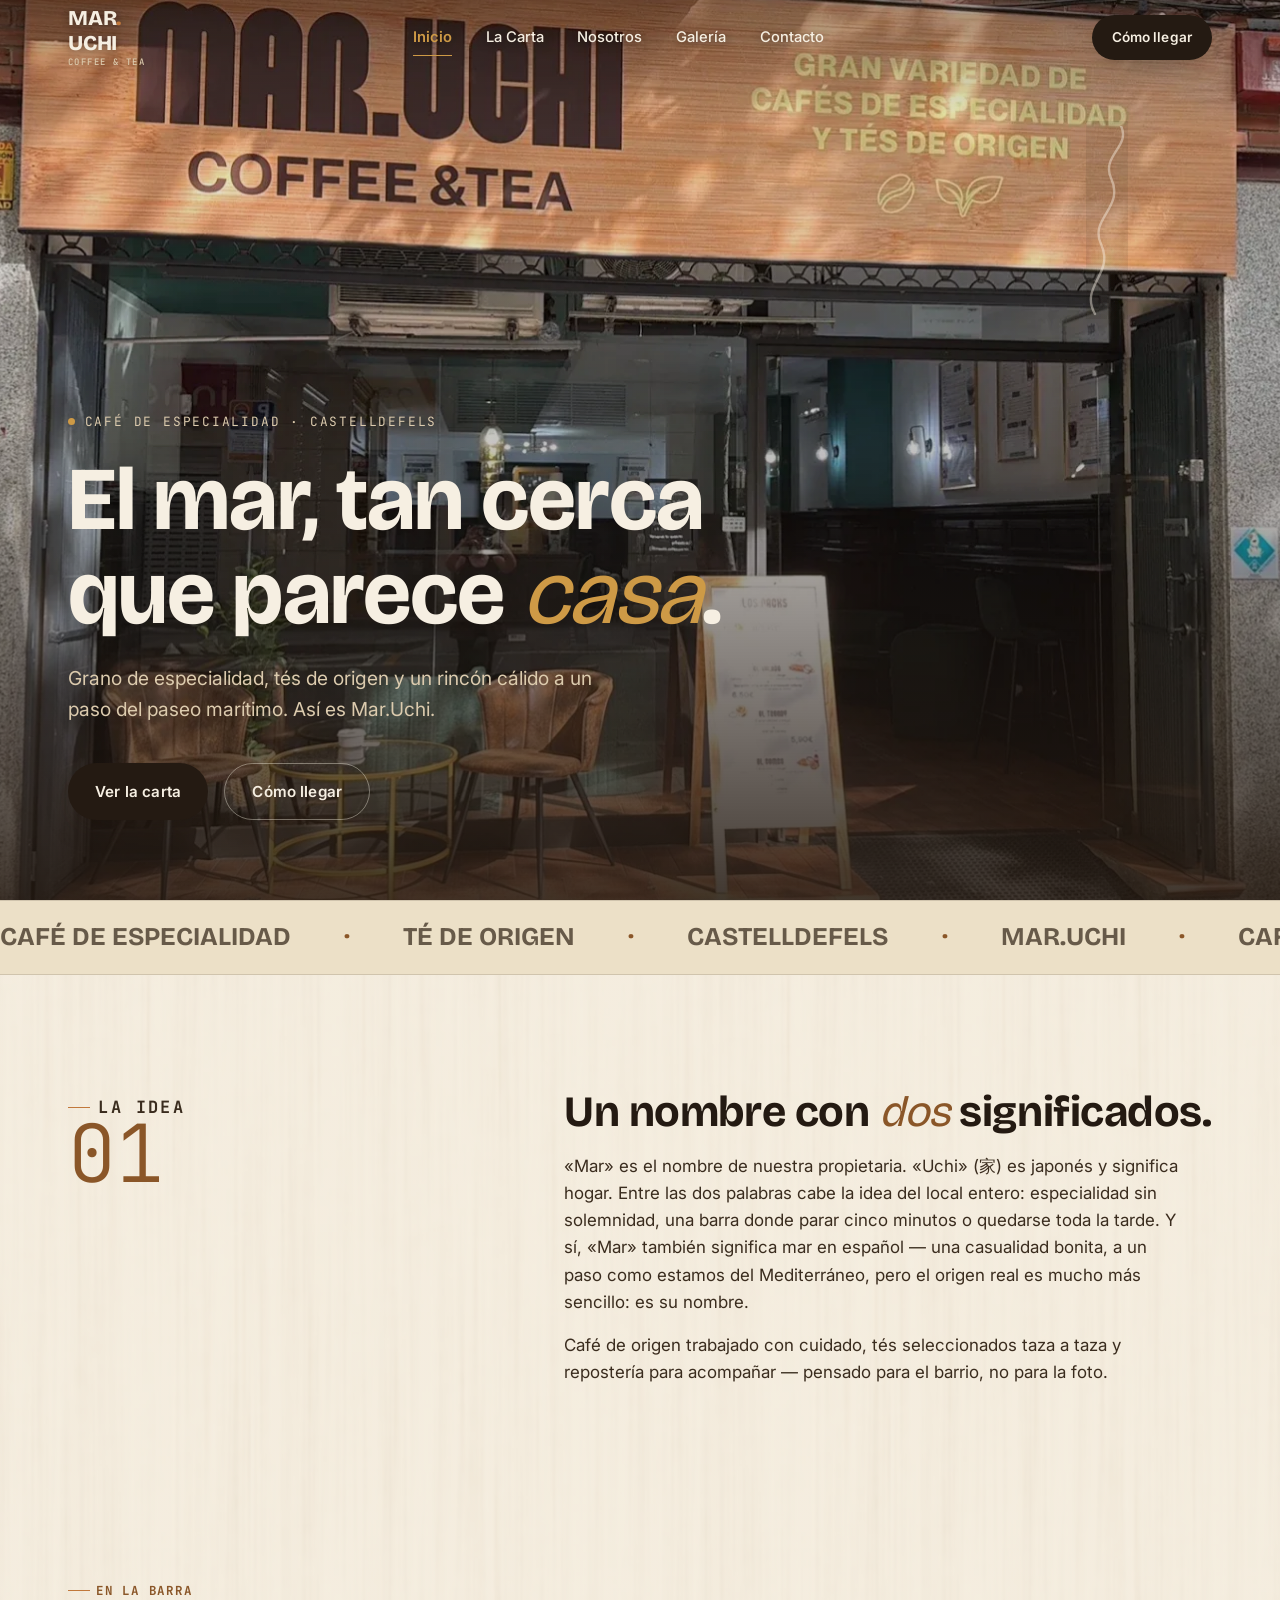
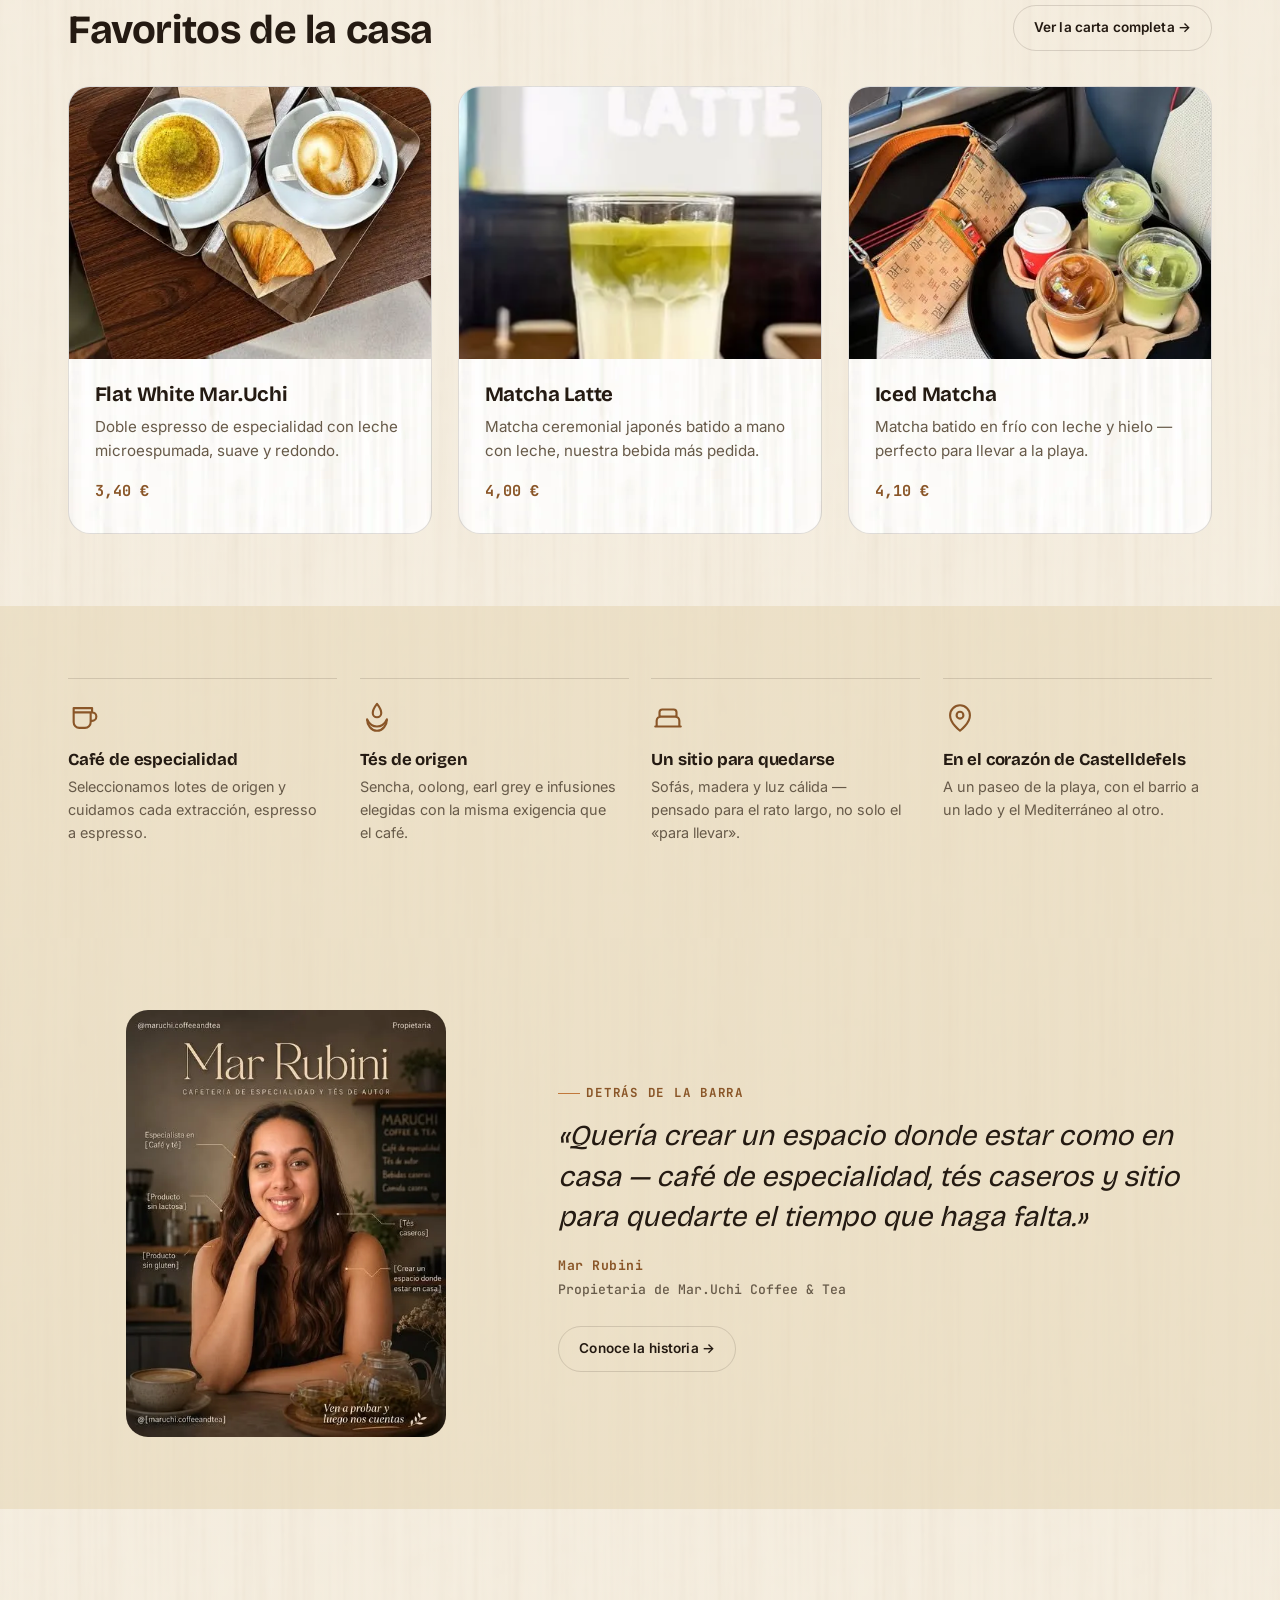
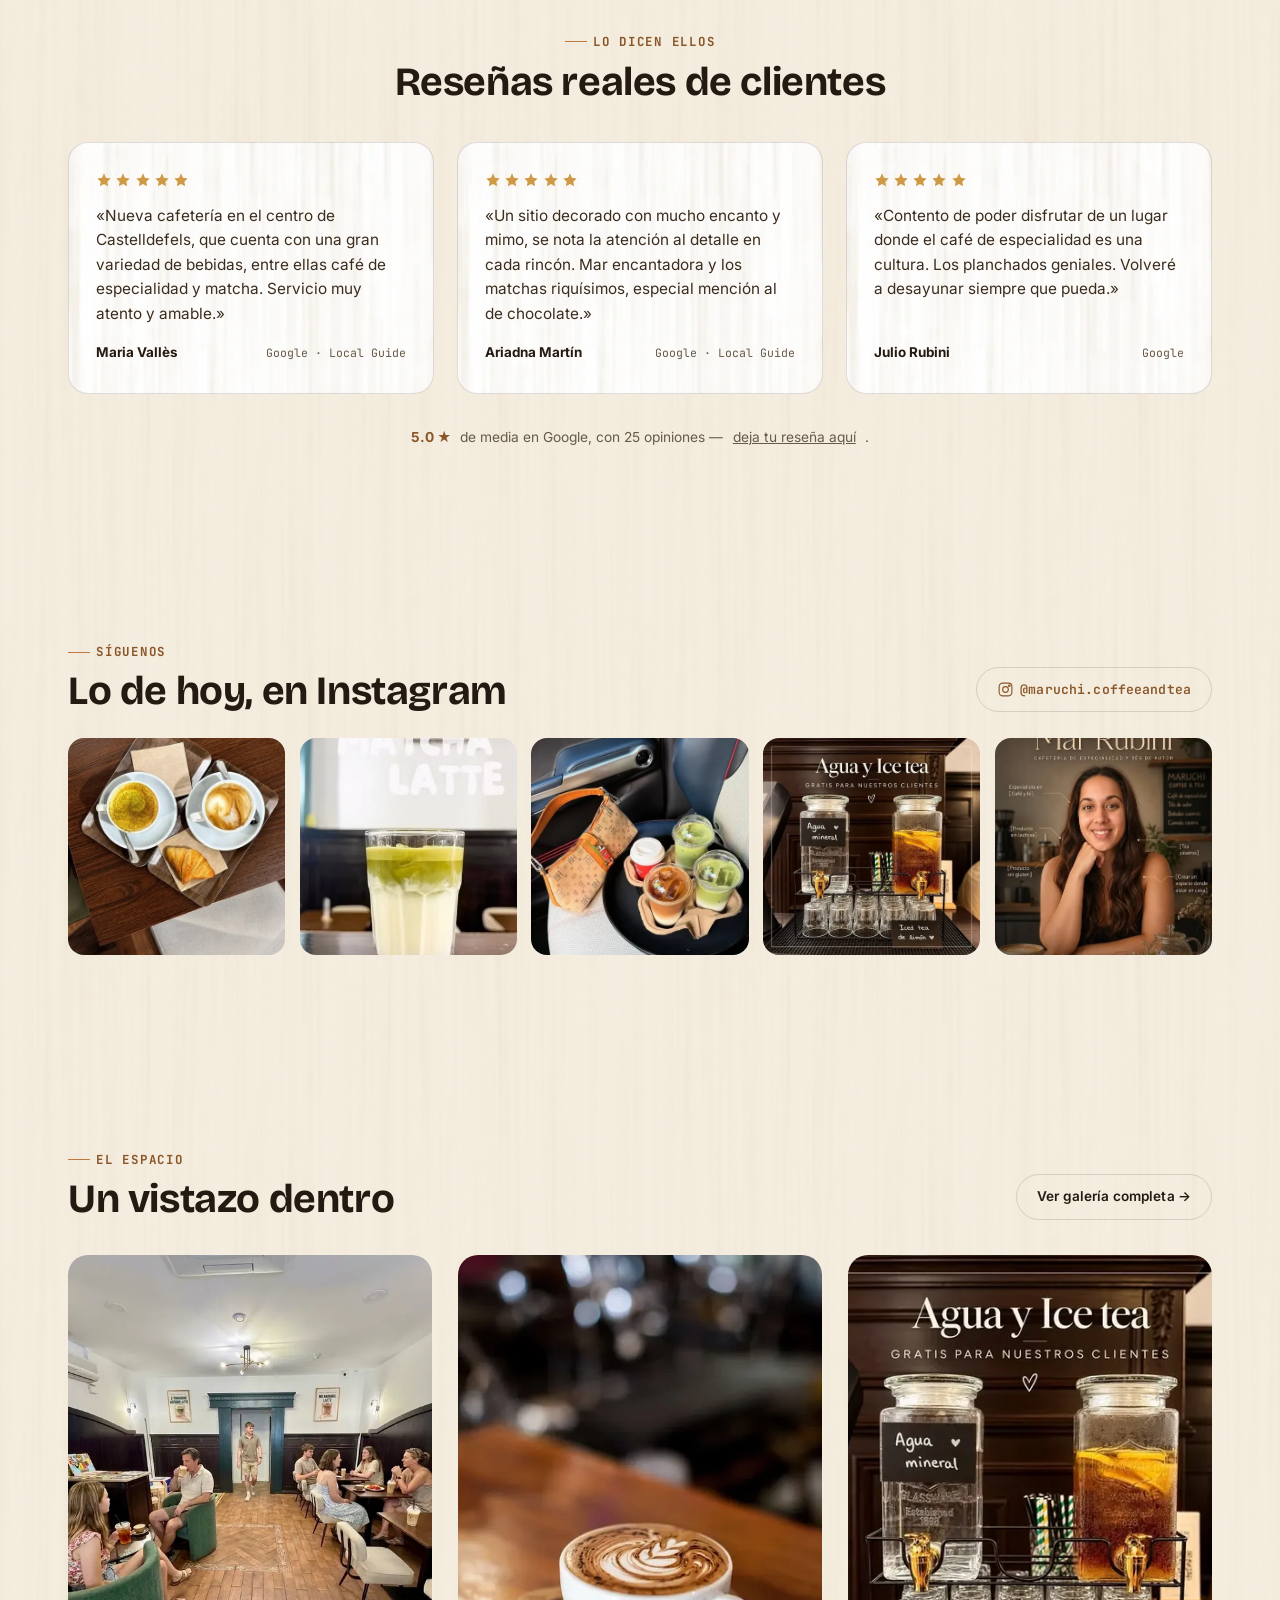
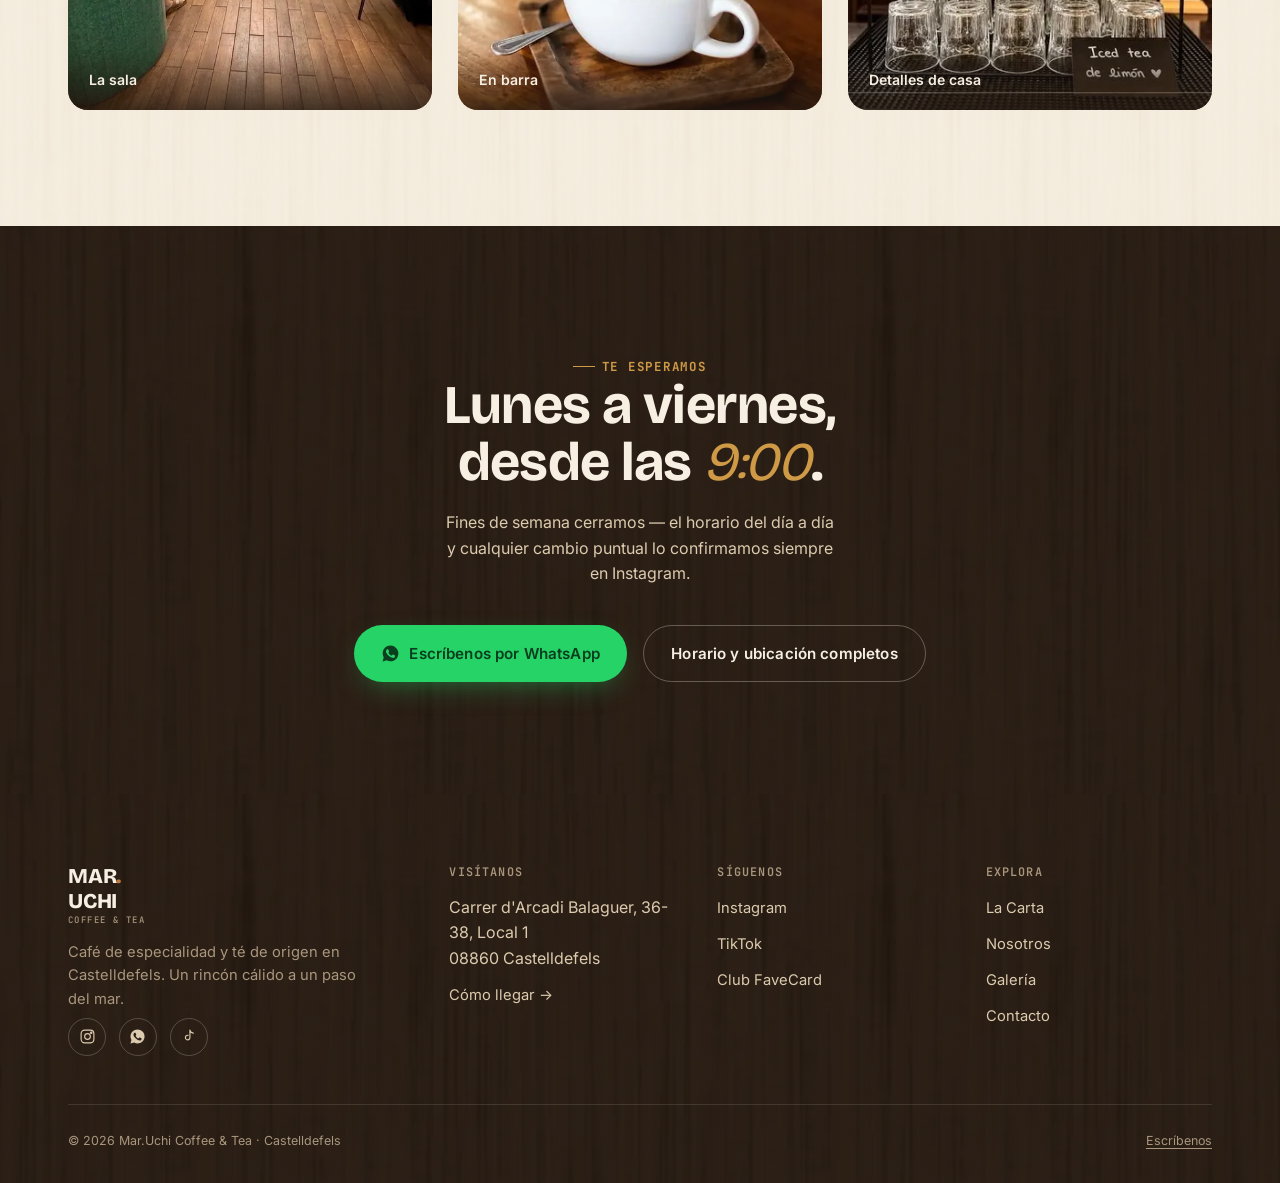
==== index.html @ 46851dc6 "Add files via upload" ====
<!doctype html>
<html lang="es">
<head>
<meta charset="utf-8">
<meta name="viewport" content="width=device-width, initial-scale=1">
<title>Mar.Uchi Coffee & Tea · Café de especialidad en Castelldefels</title>
<meta name="description" content="Mar.Uchi Coffee & Tea: café de especialidad y té de origen en Castelldefels. Grano cuidado, tés seleccionados y un rincón cálido a un paso del mar.">
<meta name="theme-color" content="#F6EFE2">
<link rel="canonical" href="index.html">

<meta property="og:type" content="website">
<meta property="og:title" content="Mar.Uchi Coffee & Tea · Castelldefels">
<meta property="og:description" content="Café de especialidad y té de origen en Castelldefels.">
<meta property="og:image" content="assets/img/logo-banner.webp">

<link rel="icon" href="favicon.svg" type="image/svg+xml">
<link rel="preconnect" href="https://fonts.googleapis.com">
<link rel="preconnect" href="https://fonts.gstatic.com" crossorigin>
<link rel="stylesheet" href="https://fonts.googleapis.com/css2?family=Bricolage+Grotesque:opsz,wght@12..96,400..800&family=Inter:wght@300..700&family=JetBrains+Mono:wght@400..600&display=swap">

<link rel="preload" as="image" href="assets/img/hero-fachada.webp" fetchpriority="high">
<link rel="stylesheet" href="styles.css?v=20260911">
</head>
<body>
<a class="skip-link" href="#contenido">Saltar al contenido</a>

<header class="masthead masthead-on-photo" data-masthead>
  <div class="container masthead-row">
    <a class="brand-mark" href="index.html" aria-label="Mar.Uchi Coffee & Tea — Inicio">
      <span>MAR<span class="dot">.</span></span>
      <span>UCHI</span>
      <small>Coffee &amp; Tea</small>
    </a>
    <nav class="nav-links" aria-label="Navegación principal">
      <a href="index.html" aria-current="page">Inicio</a>
      <a href="carta.html">La Carta</a>
      <a href="sobre-nosotros.html">Nosotros</a>
      <a href="galeria.html">Galería</a>
      <a href="contacto.html">Contacto</a>
    </nav>
    <div style="display:flex; align-items:center; gap:.7rem;">
      <a class="btn btn-primary btn-sm nav-cta" href="contacto.html#mapa">Cómo llegar</a>
      <button class="nav-toggle" data-nav-toggle aria-label="Abrir menú" aria-expanded="false" aria-controls="menu-movil">
        <svg class="icon-open" viewBox="0 0 24 24" fill="none" stroke="currentColor" stroke-width="1.8" aria-hidden="true"><path d="M3 6h18M3 12h18M3 18h18" stroke-linecap="round"/></svg>
        <svg class="icon-close" viewBox="0 0 24 24" fill="none" stroke="currentColor" stroke-width="1.8" aria-hidden="true"><path d="M5 5l14 14M19 5L5 19" stroke-linecap="round"/></svg>
      </button>
    </div>
  </div>
</header>

<div class="mobile-menu" id="menu-movil" data-mobile-menu>
  <ul>
    <li><a href="index.html">Inicio</a></li>
    <li><a href="carta.html">La Carta</a></li>
    <li><a href="sobre-nosotros.html">Nosotros</a></li>
    <li><a href="galeria.html">Galería</a></li>
    <li><a href="contacto.html">Contacto</a></li>
  </ul>
  <div class="mobile-cta">
    <a class="btn btn-primary" href="contacto.html#mapa">Cómo llegar</a>
    <a class="btn btn-ghost" href="https://www.instagram.com/maruchi.coffeeandtea/" target="_blank" rel="noopener">Instagram →</a>
  </div>
</div>

<main id="contenido">

  <section class="hero-home">
    <div class="hero-home-bg">
      <img data-hero-parallax src="assets/img/hero-fachada.webp" alt="Fachada de Mar.Uchi Coffee & Tea, con toldo de madera y terraza, en Castelldefels" fetchpriority="high" loading="eager" decoding="sync">
    </div>
    <div class="hero-home-scrim"></div>
    <svg class="hero-aroma" data-aroma viewBox="0 0 130 190" aria-hidden="true" focusable="false">
      <path pathLength="1" d="M22 188 C 6 160, 42 148, 28 118 C 16 92, 52 82, 38 52 C 28 30, 58 20, 48 0"/>
    </svg>
    <div class="hero-home-inner container">
      <p class="hero-kicker"><span class="dot-live" aria-hidden="true"></span> Café de especialidad · Castelldefels</p>
      <h1 class="hero-title reveal">El mar, tan cerca<br>que parece <em>casa</em>.</h1>
      <p class="hero-sub reveal">Grano de especialidad, tés de origen y un rincón cálido a un paso del paseo marítimo. Así es Mar.Uchi.</p>
      <div class="hero-cta-row reveal">
        <a class="btn btn-primary" href="carta.html">Ver la carta</a>
        <a class="btn btn-ghost" href="contacto.html#mapa">Cómo llegar</a>
      </div>
    </div>
  </section>

  <div class="marquee" aria-hidden="true">
    <div class="marquee-track">
      <span>CAFÉ DE ESPECIALIDAD <em>·</em> TÉ DE ORIGEN <em>·</em> CASTELLDEFELS <em>·</em> MAR.UCHI <em>·</em></span>
      <span>CAFÉ DE ESPECIALIDAD <em>·</em> TÉ DE ORIGEN <em>·</em> CASTELLDEFELS <em>·</em> MAR.UCHI <em>·</em></span>
    </div>
  </div>

  <section class="section">
    <div class="container manifesto">
      <div>
        <p class="eyebrow reveal">La idea</p>
        <div class="manifesto-num reveal" aria-hidden="true">01</div>
      </div>
      <div>
        <h2 class="reveal">Un nombre con <em>dos</em> significados.</h2>
        <p class="reveal">«Mar» es el nombre de nuestra propietaria. «Uchi» (家) es japonés y significa hogar. Entre las dos palabras cabe la idea del local entero: especialidad sin solemnidad, una barra donde parar cinco minutos o quedarse toda la tarde. Y sí, «Mar» también significa mar en español — una casualidad bonita, a un paso como estamos del Mediterráneo, pero el origen real es mucho más sencillo: es su nombre.</p>
        <p class="reveal">Café de origen trabajado con cuidado, tés seleccionados taza a taza y repostería para acompañar — pensado para el barrio, no para la foto.</p>
      </div>
    </div>
  </section>

  <section class="section section-tight">
    <div class="container">
      <div style="display:flex; align-items:flex-end; justify-content:space-between; gap:1.2rem; flex-wrap:wrap; margin-bottom:2.2rem;">
        <div>
          <p class="eyebrow reveal">En la barra</p>
          <h2 class="reveal" style="margin-top:.5rem; font-size:clamp(1.8rem,3.4vw,2.5rem);">Favoritos de la casa</h2>
        </div>
        <a class="btn btn-ghost btn-sm reveal" href="carta.html">Ver la carta completa →</a>
      </div>
      <div class="grid-3" data-stagger>
        <article class="tilt-card reveal" data-tilt style="padding:0; overflow:hidden;">
          <div class="photo-card" style="aspect-ratio:4/3; border-radius:0;">
            <img src="assets/img/cafe-croissant-thumb.webp" alt="Café con leche y croissant recién hecho, foto real de Mar.Uchi" loading="lazy" decoding="async">
          </div>
          <div style="padding:1.6rem 1.6rem 1.8rem;">
            <h3>Flat White Mar.Uchi</h3>
            <p>Doble espresso de especialidad con leche microespumada, suave y redondo.</p>
            <span class="price">3,40 €</span>
          </div>
        </article>
        <article class="tilt-card reveal" data-tilt style="padding:0; overflow:hidden;">
          <div class="photo-card" style="aspect-ratio:4/3; border-radius:0;">
            <img src="assets/img/matcha-lavanda-thumb.webp" alt="Matcha latte con lavanda servido en Mar.Uchi, foto real" loading="lazy" decoding="async">
          </div>
          <div style="padding:1.6rem 1.6rem 1.8rem;">
            <h3>Matcha Latte</h3>
            <p>Matcha ceremonial japonés batido a mano con leche, nuestra bebida más pedida.</p>
            <span class="price">4,00 €</span>
          </div>
        </article>
        <article class="tilt-card reveal" data-tilt style="padding:0; overflow:hidden;">
          <div class="photo-card" style="aspect-ratio:4/3; border-radius:0;">
            <img src="assets/img/bebidas-para-llevar-thumb.webp" alt="Bebidas frías para llevar de Mar.Uchi, foto real" loading="lazy" decoding="async">
          </div>
          <div style="padding:1.6rem 1.6rem 1.8rem;">
            <h3>Iced Matcha</h3>
            <p>Matcha batido en frío con leche y hielo — perfecto para llevar a la playa.</p>
            <span class="price">4,10 €</span>
          </div>
        </article>
      </div>
    </div>
  </section>

  <section class="section section-tight bg-sand">
    <div class="container">
      <div class="pillars" data-stagger>
        <div class="pillar reveal">
          <svg class="pillar-icon" viewBox="0 0 24 24" fill="none" stroke="currentColor" stroke-width="1.5" aria-hidden="true"><path d="M4 8h13a3 3 0 0 1 0 6h-1M4 8v7a4 4 0 0 0 4 4h4a4 4 0 0 0 4-4V8M4 8V5h13v3" stroke-linecap="round" stroke-linejoin="round"/></svg>
          <h3>Café de especialidad</h3>
          <p>Seleccionamos lotes de origen y cuidamos cada extracción, espresso a espresso.</p>
        </div>
        <div class="pillar reveal">
          <svg class="pillar-icon" viewBox="0 0 24 24" fill="none" stroke="currentColor" stroke-width="1.5" aria-hidden="true"><path d="M12 2c2 2.5 3 4.6 3 6.5a3 3 0 1 1-6 0C9 6.6 10 4.5 12 2Z" stroke-linecap="round" stroke-linejoin="round"/><path d="M5 13c1.5 3 3.8 5 7 5s5.5-2 7-5"/><path d="M5 13c0 4 3 8 7 8s7-4 7-8" stroke-linecap="round"/></svg>
          <h3>Tés de origen</h3>
          <p>Sencha, oolong, earl grey e infusiones elegidas con la misma exigencia que el café.</p>
        </div>
        <div class="pillar reveal">
          <svg class="pillar-icon" viewBox="0 0 24 24" fill="none" stroke="currentColor" stroke-width="1.5" aria-hidden="true"><path d="M4 18v-4a3 3 0 0 1 3-3h10a3 3 0 0 1 3 3v4M3 18h18M6 11V8a2 2 0 0 1 2-2h8a2 2 0 0 1 2 2v3" stroke-linecap="round" stroke-linejoin="round"/></svg>
          <h3>Un sitio para quedarse</h3>
          <p>Sofás, madera y luz cálida — pensado para el rato largo, no solo el «para llevar».</p>
        </div>
        <div class="pillar reveal">
          <svg class="pillar-icon" viewBox="0 0 24 24" fill="none" stroke="currentColor" stroke-width="1.5" aria-hidden="true"><path d="M12 21s-7-5.2-7-11a7 7 0 0 1 14 0c0 5.8-7 11-7 11Z" stroke-linejoin="round"/><circle cx="12" cy="10" r="2.4"/></svg>
          <h3>En el corazón de Castelldefels</h3>
          <p>A un paseo de la playa, con el barrio a un lado y el Mediterráneo al otro.</p>
        </div>
      </div>
    </div>
  </section>

  <section class="section section-tight bg-sand">
    <div class="container">
      <div class="owner-band">
        <img src="assets/img/mar-owner.webp" alt="Mar Rubini, propietaria de Mar.Uchi Coffee & Tea" loading="lazy" decoding="async">
        <div>
          <p class="eyebrow reveal">Detrás de la barra</p>
          <blockquote class="reveal" style="margin-top:.8rem;">«Quería crear un espacio donde estar como en casa — café de especialidad, tés caseros y sitio para quedarte el tiempo que haga falta.»</blockquote>
          <cite class="reveal">Mar Rubini<span>Propietaria de Mar.Uchi Coffee &amp; Tea</span></cite>
          <div class="hero-cta-row reveal" style="margin-top:1.6rem;">
            <a class="btn btn-ghost btn-sm" href="sobre-nosotros.html">Conoce la historia →</a>
          </div>
        </div>
      </div>
    </div>
  </section>

  <section class="section">
    <div class="container">
      <div style="text-align:center; margin-bottom:2.4rem;">
        <p class="eyebrow reveal" style="justify-content:center;">Lo dicen ellos</p>
        <h2 class="reveal" style="margin-top:.6rem; font-size:clamp(1.8rem,3.4vw,2.5rem);">Reseñas reales de clientes</h2>
      </div>
      <div class="testimonial-grid" data-stagger>
        <article class="testimonial-card reveal">
          <div class="testimonial-stars" aria-label="5 de 5 estrellas">
            <svg viewBox="0 0 24 24" fill="currentColor"><path d="M12 2l2.9 6.6L22 9.6l-5 4.9 1.2 7-6.2-3.5-6.2 3.5 1.2-7-5-4.9 7.1-1z"/></svg>
            <svg viewBox="0 0 24 24" fill="currentColor"><path d="M12 2l2.9 6.6L22 9.6l-5 4.9 1.2 7-6.2-3.5-6.2 3.5 1.2-7-5-4.9 7.1-1z"/></svg>
            <svg viewBox="0 0 24 24" fill="currentColor"><path d="M12 2l2.9 6.6L22 9.6l-5 4.9 1.2 7-6.2-3.5-6.2 3.5 1.2-7-5-4.9 7.1-1z"/></svg>
            <svg viewBox="0 0 24 24" fill="currentColor"><path d="M12 2l2.9 6.6L22 9.6l-5 4.9 1.2 7-6.2-3.5-6.2 3.5 1.2-7-5-4.9 7.1-1z"/></svg>
            <svg viewBox="0 0 24 24" fill="currentColor"><path d="M12 2l2.9 6.6L22 9.6l-5 4.9 1.2 7-6.2-3.5-6.2 3.5 1.2-7-5-4.9 7.1-1z"/></svg>
          </div>
          <p class="quote">«Nueva cafetería en el centro de Castelldefels, que cuenta con una gran variedad de bebidas, entre ellas café de especialidad y matcha. Servicio muy atento y amable.»</p>
          <div class="testimonial-author"><strong>Maria Vallès</strong><span>Google · Local Guide</span></div>
        </article>
        <article class="testimonial-card reveal">
          <div class="testimonial-stars" aria-label="5 de 5 estrellas">
            <svg viewBox="0 0 24 24" fill="currentColor"><path d="M12 2l2.9 6.6L22 9.6l-5 4.9 1.2 7-6.2-3.5-6.2 3.5 1.2-7-5-4.9 7.1-1z"/></svg>
            <svg viewBox="0 0 24 24" fill="currentColor"><path d="M12 2l2.9 6.6L22 9.6l-5 4.9 1.2 7-6.2-3.5-6.2 3.5 1.2-7-5-4.9 7.1-1z"/></svg>
            <svg viewBox="0 0 24 24" fill="currentColor"><path d="M12 2l2.9 6.6L22 9.6l-5 4.9 1.2 7-6.2-3.5-6.2 3.5 1.2-7-5-4.9 7.1-1z"/></svg>
            <svg viewBox="0 0 24 24" fill="currentColor"><path d="M12 2l2.9 6.6L22 9.6l-5 4.9 1.2 7-6.2-3.5-6.2 3.5 1.2-7-5-4.9 7.1-1z"/></svg>
            <svg viewBox="0 0 24 24" fill="currentColor"><path d="M12 2l2.9 6.6L22 9.6l-5 4.9 1.2 7-6.2-3.5-6.2 3.5 1.2-7-5-4.9 7.1-1z"/></svg>
          </div>
          <p class="quote">«Un sitio decorado con mucho encanto y mimo, se nota la atención al detalle en cada rincón. Mar encantadora y los matchas riquísimos, especial mención al de chocolate.»</p>
          <div class="testimonial-author"><strong>Ariadna Martín</strong><span>Google · Local Guide</span></div>
        </article>
        <article class="testimonial-card reveal">
          <div class="testimonial-stars" aria-label="5 de 5 estrellas">
            <svg viewBox="0 0 24 24" fill="currentColor"><path d="M12 2l2.9 6.6L22 9.6l-5 4.9 1.2 7-6.2-3.5-6.2 3.5 1.2-7-5-4.9 7.1-1z"/></svg>
            <svg viewBox="0 0 24 24" fill="currentColor"><path d="M12 2l2.9 6.6L22 9.6l-5 4.9 1.2 7-6.2-3.5-6.2 3.5 1.2-7-5-4.9 7.1-1z"/></svg>
            <svg viewBox="0 0 24 24" fill="currentColor"><path d="M12 2l2.9 6.6L22 9.6l-5 4.9 1.2 7-6.2-3.5-6.2 3.5 1.2-7-5-4.9 7.1-1z"/></svg>
            <svg viewBox="0 0 24 24" fill="currentColor"><path d="M12 2l2.9 6.6L22 9.6l-5 4.9 1.2 7-6.2-3.5-6.2 3.5 1.2-7-5-4.9 7.1-1z"/></svg>
            <svg viewBox="0 0 24 24" fill="currentColor"><path d="M12 2l2.9 6.6L22 9.6l-5 4.9 1.2 7-6.2-3.5-6.2 3.5 1.2-7-5-4.9 7.1-1z"/></svg>
          </div>
          <p class="quote">«Contento de poder disfrutar de un lugar donde el café de especialidad es una cultura. Los planchados geniales. Volveré a desayunar siempre que pueda.»</p>
          <div class="testimonial-author"><strong>Julio Rubini</strong><span>Google</span></div>
        </article>
      </div>
      <p class="testimonial-source reveal"><strong>5.0 ★</strong> de media en Google, con 25 opiniones — <a href="https://my.favecard.co/maruchi-coffee-tea" target="_blank" rel="noopener" style="text-decoration:underline;">deja tu reseña aquí</a>.</p>
    </div>
  </section>

  <section class="section section-tight">
    <div class="container">
      <div class="ig-strip-head">
        <div>
          <p class="eyebrow reveal">Síguenos</p>
          <h2 class="reveal" style="margin-top:.5rem; font-size:clamp(1.8rem,3.4vw,2.5rem);">Lo de hoy, en Instagram</h2>
        </div>
        <a class="btn btn-ghost btn-sm reveal ig-handle-badge" href="https://www.instagram.com/maruchi.coffeeandtea/" target="_blank" rel="noopener">
          <svg viewBox="0 0 24 24" fill="none" stroke="currentColor" stroke-width="1.6" aria-hidden="true"><rect x="3" y="3" width="18" height="18" rx="5"/><circle cx="12" cy="12" r="4"/><circle cx="17.3" cy="6.7" r="1"/></svg>
          @maruchi.coffeeandtea
        </a>
      </div>
      <div class="ig-strip" data-stagger>
        <a class="reveal" href="https://www.instagram.com/maruchi.coffeeandtea/" target="_blank" rel="noopener">
          <img src="assets/img/cafe-croissant-thumb.webp" alt="Publicación de Instagram: café y croissant" loading="lazy" decoding="async">
          <span class="ig-strip-icon"><svg viewBox="0 0 24 24" fill="none" stroke="currentColor" stroke-width="1.8"><rect x="3" y="3" width="18" height="18" rx="5"/><circle cx="12" cy="12" r="4"/><circle cx="17.3" cy="6.7" r="1"/></svg></span>
        </a>
        <a class="reveal" href="https://www.instagram.com/maruchi.coffeeandtea/" target="_blank" rel="noopener">
          <img src="assets/img/matcha-lavanda-thumb.webp" alt="Publicación de Instagram: matcha latte con lavanda" loading="lazy" decoding="async">
          <span class="ig-strip-icon"><svg viewBox="0 0 24 24" fill="none" stroke="currentColor" stroke-width="1.8"><rect x="3" y="3" width="18" height="18" rx="5"/><circle cx="12" cy="12" r="4"/><circle cx="17.3" cy="6.7" r="1"/></svg></span>
        </a>
        <a class="reveal" href="https://www.instagram.com/maruchi.coffeeandtea/" target="_blank" rel="noopener">
          <img src="assets/img/bebidas-para-llevar-thumb.webp" alt="Publicación de Instagram: bebidas para llevar" loading="lazy" decoding="async">
          <span class="ig-strip-icon"><svg viewBox="0 0 24 24" fill="none" stroke="currentColor" stroke-width="1.8"><rect x="3" y="3" width="18" height="18" rx="5"/><circle cx="12" cy="12" r="4"/><circle cx="17.3" cy="6.7" r="1"/></svg></span>
        </a>
        <a class="reveal" href="https://www.instagram.com/maruchi.coffeeandtea/" target="_blank" rel="noopener">
          <img src="assets/img/agua-icetea-thumb.webp" alt="Publicación de Instagram: agua e ice tea gratis para clientes" loading="lazy" decoding="async">
          <span class="ig-strip-icon"><svg viewBox="0 0 24 24" fill="none" stroke="currentColor" stroke-width="1.8"><rect x="3" y="3" width="18" height="18" rx="5"/><circle cx="12" cy="12" r="4"/><circle cx="17.3" cy="6.7" r="1"/></svg></span>
        </a>
        <a class="reveal" href="https://www.instagram.com/maruchi.coffeeandtea/" target="_blank" rel="noopener">
          <img src="assets/img/mar-owner-thumb.webp" alt="Publicación de Instagram: Mar, propietaria de Mar.Uchi" loading="lazy" decoding="async">
          <span class="ig-strip-icon"><svg viewBox="0 0 24 24" fill="none" stroke="currentColor" stroke-width="1.8"><rect x="3" y="3" width="18" height="18" rx="5"/><circle cx="12" cy="12" r="4"/><circle cx="17.3" cy="6.7" r="1"/></svg></span>
        </a>
      </div>
    </div>
  </section>

  <section class="section">
    <div class="container">
      <div style="display:flex; align-items:flex-end; justify-content:space-between; gap:1.2rem; flex-wrap:wrap; margin-bottom:2.2rem;">
        <div>
          <p class="eyebrow reveal">El espacio</p>
          <h2 class="reveal" style="margin-top:.5rem; font-size:clamp(1.8rem,3.4vw,2.5rem);">Un vistazo dentro</h2>
        </div>
        <a class="btn btn-ghost btn-sm reveal" href="galeria.html">Ver galería completa →</a>
      </div>
      <div class="grid-3" data-stagger>
        <a class="photo-card reveal" href="galeria.html">
          <img src="assets/img/interior-grupo-thumb.webp" alt="Clientes charlando en el interior de Mar.Uchi Coffee & Tea" loading="lazy" decoding="async">
          <span class="photo-card-caption">La sala</span>
        </a>
        <a class="photo-card reveal" href="galeria.html">
          <img src="assets/img/latte-art-thumb.webp" alt="Café con latte art servido en Mar.Uchi Coffee & Tea" loading="lazy" decoding="async">
          <span class="photo-card-caption">En barra</span>
        </a>
        <a class="photo-card reveal" href="galeria.html">
          <img src="assets/img/agua-icetea-thumb.webp" alt="Agua e ice tea gratis para clientes en Mar.Uchi Coffee & Tea" loading="lazy" decoding="async">
          <span class="photo-card-caption">Detalles de casa</span>
        </a>
      </div>
    </div>
  </section>

  <section class="section-dark cta-band">
    <div class="container">
      <p class="eyebrow reveal" style="justify-content:center;">Te esperamos</p>
      <h2 class="reveal">Lunes a viernes, desde las <em>9:00</em>.</h2>
      <p class="reveal">Fines de semana cerramos — el horario del día a día y cualquier cambio puntual lo confirmamos siempre en Instagram.</p>
      <div class="hero-cta-row reveal">
        <a class="btn btn-whatsapp" href="https://wa.me/34686510792" target="_blank" rel="noopener">
          <svg viewBox="0 0 24 24" fill="currentColor" aria-hidden="true"><path d="M12.04 2C6.58 2 2.13 6.45 2.13 11.91c0 1.75.46 3.46 1.32 4.96L2.05 22l5.25-1.38a9.9 9.9 0 0 0 4.74 1.21h.01c5.46 0 9.9-4.45 9.9-9.91 0-2.65-1.03-5.14-2.9-7.01A9.82 9.82 0 0 0 12.04 2Zm5.8 14.09c-.24.68-1.4 1.32-1.93 1.4-.5.08-1.12.11-1.8-.11-.42-.13-.96-.31-1.65-.6-2.9-1.25-4.8-4.16-4.94-4.35-.14-.19-1.18-1.57-1.18-3 0-1.42.75-2.12 1.02-2.41.26-.29.57-.36.76-.36l.55.01c.18.01.41-.07.64.49.24.58.81 2 .88 2.15.07.15.12.32.02.51-.09.19-.14.31-.28.48-.14.16-.29.36-.42.49-.14.13-.28.28-.12.55.16.28.71 1.17 1.53 1.9 1.05.94 1.94 1.23 2.22 1.37.28.14.44.12.61-.07.16-.19.68-.79.87-1.06.18-.28.36-.23.6-.14.24.09 1.55.73 1.82.86.26.14.44.2.5.32.07.11.07.66-.17 1.34Z"/></svg>
          Escríbenos por WhatsApp
        </a>
        <a class="btn btn-ghost" href="contacto.html">Horario y ubicación completos</a>
      </div>
    </div>
  </section>

</main>

<footer class="site-footer">
  <div class="container">
    <div class="footer-grid">
      <div class="footer-brand">
        <a class="brand-mark" href="index.html">
          <span>MAR<span class="dot">.</span></span>
          <span>UCHI</span>
          <small>Coffee &amp; Tea</small>
        </a>
        <p>Café de especialidad y té de origen en Castelldefels. Un rincón cálido a un paso del mar.</p>
        <div class="footer-social">
          <a href="https://www.instagram.com/maruchi.coffeeandtea/" target="_blank" rel="noopener" aria-label="Instagram de Mar.Uchi">
            <svg viewBox="0 0 24 24" fill="none" stroke="currentColor" stroke-width="1.6"><rect x="3" y="3" width="18" height="18" rx="5"/><circle cx="12" cy="12" r="4"/><circle cx="17.3" cy="6.7" r="1"/></svg>
          </a>
          <a href="https://wa.me/34686510792" target="_blank" rel="noopener" aria-label="WhatsApp de Mar.Uchi">
            <svg viewBox="0 0 24 24" fill="currentColor"><path d="M12.04 2C6.58 2 2.13 6.45 2.13 11.91c0 1.75.46 3.46 1.32 4.96L2.05 22l5.25-1.38a9.9 9.9 0 0 0 4.74 1.21h.01c5.46 0 9.9-4.45 9.9-9.91 0-2.65-1.03-5.14-2.9-7.01A9.82 9.82 0 0 0 12.04 2Zm5.8 14.09c-.24.68-1.4 1.32-1.93 1.4-.5.08-1.12.11-1.8-.11-.42-.13-.96-.31-1.65-.6-2.9-1.25-4.8-4.16-4.94-4.35-.14-.19-1.18-1.57-1.18-3 0-1.42.75-2.12 1.02-2.41.26-.29.57-.36.76-.36l.55.01c.18.01.41-.07.64.49.24.58.81 2 .88 2.15.07.15.12.32.02.51-.09.19-.14.31-.28.48-.14.16-.29.36-.42.49-.14.13-.28.28-.12.55.16.28.71 1.17 1.53 1.9 1.05.94 1.94 1.23 2.22 1.37.28.14.44.12.61-.07.16-.19.68-.79.87-1.06.18-.28.36-.23.6-.14.24.09 1.55.73 1.82.86.26.14.44.2.5.32.07.11.07.66-.17 1.34Z"/></svg>
          </a>
          <a href="https://www.tiktok.com/@maruchi.coffeeandtea" target="_blank" rel="noopener" aria-label="TikTok de Mar.Uchi">
            <svg viewBox="0 0 24 24" fill="none" stroke="currentColor" stroke-width="1.6"><path d="M14 3v10.5a3.2 3.2 0 1 1-2.6-3.14M14 3c.5 2.4 2.2 4 4.8 4.2" stroke-linecap="round" stroke-linejoin="round"/></svg>
          </a>
        </div>
      </div>
      <div class="footer-col">
        <h4>Visítanos</h4>
        <ul>
          <li>Carrer d'Arcadi Balaguer, 36-38, Local 1<br>08860 Castelldefels</li>
          <li><a href="contacto.html#mapa">Cómo llegar →</a></li>
        </ul>
      </div>
      <div class="footer-col">
        <h4>Síguenos</h4>
        <ul>
          <li><a href="https://www.instagram.com/maruchi.coffeeandtea/" target="_blank" rel="noopener">Instagram</a></li>
          <li><a href="https://www.tiktok.com/@maruchi.coffeeandtea" target="_blank" rel="noopener">TikTok</a></li>
          <li><a href="https://my.favecard.co/maruchi-coffee-tea" target="_blank" rel="noopener">Club FaveCard</a></li>
        </ul>
      </div>
      <div class="footer-col">
        <h4>Explora</h4>
        <ul>
          <li><a href="carta.html">La Carta</a></li>
          <li><a href="sobre-nosotros.html">Nosotros</a></li>
          <li><a href="galeria.html">Galería</a></li>
          <li><a href="contacto.html">Contacto</a></li>
        </ul>
      </div>
    </div>
    <div class="footer-bottom">
      <p>© 2026 Mar.Uchi Coffee &amp; Tea · Castelldefels</p>
      <p><a href="contacto.html">Escríbenos</a></p>
    </div>
  </div>
</footer>

<script defer src="lib/gsap.min.js"></script>
<script defer src="lib/ScrollTrigger.min.js"></script>
<script defer src="lib/manifest.js"></script>
<script defer src="main.js?v=20260911"></script>
</body>
</html>
---- styles.css ----
/* =============================================================
   MAR.UCHI COFFEE & TEA — styles.css
   Café de especialidad y té de origen · Castelldefels
   Archetype: Editorial Light Cream (adaptado) — ver skill de diseño
   ============================================================= */

/* =============================================================
   1. Tokens
   ============================================================= */
:root {
  --bg:          #F6EFE2;   /* crema cálido — paredes / fachada */
  --bg-2:        #ECE0C7;   /* arena / madera clara */
  --paper:       #FFFFFF;
  --ink:         #241A12;   /* marrón casi negro — rótulo real */
  --ink-soft:    #3A2C1E;
  --ink-mute:    #675A49;   /* oscurecido para cumplir contraste AA sobre crema */
  --accent:      #C1783B;   /* terracota / madera del toldo — SOLO decorativo (fondos, iconos, bordes) */
  --accent-strong: #8A5628; /* terracota oscurecida — usar para TEXTO sobre fondo claro (AA) */
  --accent-2:    #4B5D3F;   /* verde musgo — sillones del local */
  --gold:        #CE9A46;   /* dorado del rótulo "especialidad" */
  --line:        rgba(36,26,18,.14);
  --line-soft:   rgba(36,26,18,.08);
  --shadow-soft: 0 20px 60px -25px rgba(36,26,18,.35);

  --bg-dark:     #241A12;
  --bg-dark-2:   #33251A;
  --cream:       #F6EFE2;
  --cream-2:     #DCCBAE;
  --cream-mute:  #A9967D;

  --font-display: "Bricolage Grotesque", "Segoe UI", system-ui, sans-serif;
  --font-sans:    "Inter", -apple-system, BlinkMacSystemFont, "Segoe UI", system-ui, sans-serif;
  --font-mono:    "JetBrains Mono", "SFMono-Regular", Consolas, monospace;

  --ease-out:    cubic-bezier(0.16, 1, 0.3, 1);
  --ease-in:     cubic-bezier(0.7, 0, 0.84, 0);
  --ease-soft:   cubic-bezier(0.25, 0.46, 0.45, 0.94);
  --ease-bounce: cubic-bezier(0.34, 1.56, 0.64, 1);

  --nav-h: 76px;
  --container: 1240px;
  --gutter: clamp(1.25rem, 4vw, 3rem);
}

/* =============================================================
   2. Reset & base
   ============================================================= */
*, *::before, *::after { box-sizing: border-box; margin: 0; }
html {
  -webkit-text-size-adjust: 100%;
  tab-size: 2;
  scroll-behavior: smooth;
  overflow-x: clip;
}
@media (prefers-reduced-motion: reduce) {
  html { scroll-behavior: auto; }
}
body {
  font-family: var(--font-sans);
  font-size: 16px;
  line-height: 1.6;
  background-color: var(--bg);
  background-image:
    linear-gradient(rgba(246,239,226,.83), rgba(246,239,226,.83)),
    url("assets/img/wood-oak-tile.webp");
  background-repeat: repeat;
  background-size: 640px 640px;
  color: var(--ink);
  -webkit-font-smoothing: antialiased;
  -moz-osx-font-smoothing: grayscale;
  text-rendering: optimizeLegibility;
  overflow-x: clip;
  overscroll-behavior-y: none;
}
img, svg, video { display: block; max-width: 100%; }
img { height: auto; }
button { font: inherit; color: inherit; cursor: pointer; border: 0; background: none; }
a { color: inherit; text-decoration: none; }
p { text-wrap: pretty; }
h1, h2, h3, h4 { text-wrap: balance; line-height: 1.05; letter-spacing: -0.01em; font-family: var(--font-display); }
ul, ol { list-style: none; padding: 0; }
::selection { background: var(--accent); color: var(--cream); }

:focus-visible {
  outline: 2px solid var(--accent);
  outline-offset: 3px;
  border-radius: 4px;
}

/* View transitions between pages (native, no library) */
@view-transition { navigation: auto; }
::view-transition-old(root),
::view-transition-new(root) {
  animation-duration: 0.5s;
  animation-timing-function: cubic-bezier(0.16, 1, 0.3, 1);
}
::view-transition-old(root) { animation-name: mu-fade-out; }
::view-transition-new(root) { animation-name: mu-fade-in; }
@keyframes mu-fade-out { to { opacity: 0; transform: translateY(-10px); } }
@keyframes mu-fade-in { from { opacity: 0; transform: translateY(10px); } }

/* =============================================================
   3. Utilities
   ============================================================= */
.skip-link {
  position: fixed; top: -100px; left: 1rem;
  padding: .7rem 1.1rem; background: var(--ink); color: var(--cream);
  z-index: 9999; border-radius: 8px; font-weight: 600; font-size: .9rem;
  transition: top .25s var(--ease-out);
}
.skip-link:focus { top: 1rem; }

.container {
  max-width: var(--container);
  margin-inline: auto;
  padding-inline: var(--gutter);
}

.eyebrow {
  display: inline-flex; align-items: center; gap: .5em;
  font-family: var(--font-mono);
  font-size: .78rem;
  letter-spacing: .14em;
  text-transform: uppercase;
  color: var(--accent-strong);
  font-weight: 700;
}
.eyebrow::before {
  content: "";
  width: 22px; height: 1px;
  background: var(--accent);
  display: inline-block;
}

.section { position: relative; padding-block: clamp(4rem, 9vw, 8rem); }
.section-tight { padding-block: clamp(2.5rem, 6vw, 4.5rem); }
.bg-sand {
  background-color: var(--bg-2);
  background-image:
    linear-gradient(rgba(236,224,199,.93), rgba(236,224,199,.93)),
    url("assets/img/wood-oak-tile.webp");
  background-repeat: repeat;
  background-size: 640px 640px;
}
.section-dark {
  background-color: var(--bg-dark);
  background-image:
    linear-gradient(rgba(36,26,18,.4), rgba(36,26,18,.4)),
    url("assets/img/wood-walnut-tile.webp");
  background-repeat: repeat;
  background-size: 640px 640px;
  color: var(--cream);
}
.section-dark .eyebrow { color: var(--gold); }
.section-dark .eyebrow::before { background: var(--gold); }

.sr-only {
  position: absolute; width: 1px; height: 1px; padding: 0;
  margin: -1px; overflow: hidden; clip: rect(0,0,0,0); white-space: nowrap; border: 0;
}

.btn {
  display: inline-flex; align-items: center; gap: .6em;
  padding: .95rem 1.7rem;
  border-radius: 999px;
  font-family: var(--font-sans);
  font-weight: 600;
  font-size: .95rem;
  letter-spacing: .01em;
  transition: transform .45s var(--ease-out), background-color .3s var(--ease-out), color .3s var(--ease-out), box-shadow .3s var(--ease-out);
  white-space: nowrap;
}
.btn-primary {
  background: var(--ink);
  color: var(--cream);
  box-shadow: 0 10px 30px -12px rgba(36,26,18,.5);
}
.btn-primary:hover { background: var(--accent); transform: translateY(-2px); box-shadow: 0 16px 34px -12px rgba(193,120,59,.55); }
.btn-ghost {
  background: transparent;
  color: var(--ink);
  border: 1.5px solid var(--line);
}
.btn-ghost:hover { border-color: var(--accent-strong); color: var(--accent-strong); transform: translateY(-2px); }
.section-dark .btn-ghost { color: var(--cream); border-color: rgba(246,239,226,.3); }
.section-dark .btn-ghost:hover { border-color: var(--gold); color: var(--gold); }
.btn-sm { padding: .7rem 1.25rem; font-size: .85rem; }

/* =============================================================
   4. Nav
   ============================================================= */
.masthead {
  position: fixed; inset-inline: 0; top: 0; z-index: 200;
  height: var(--nav-h);
  display: flex; align-items: center;
  background: transparent;
  transition: background-color .4s var(--ease-out), box-shadow .4s var(--ease-out), border-color .4s var(--ease-out);
  border-bottom: 1px solid transparent;
}
/* Cabecera sobre una foto (solo portada): texto claro + sombra para
   garantizar contraste sobre cualquier zona de la imagen, clara u oscura. */
.masthead-on-photo:not(.is-scrolled) .brand-mark,
.masthead-on-photo:not(.is-scrolled) .nav-links a,
.masthead-on-photo:not(.is-scrolled) .nav-toggle {
  color: var(--cream);
  text-shadow: 0 1px 10px rgba(20,14,9,.55);
}
.masthead-on-photo:not(.is-scrolled) .brand-mark small {
  color: var(--cream-2);
  text-shadow: 0 1px 8px rgba(20,14,9,.55);
}
.masthead-on-photo:not(.is-scrolled) .nav-links a:hover,
.masthead-on-photo:not(.is-scrolled) .nav-links a[aria-current="page"] {
  color: var(--gold);
}
.masthead-on-photo:not(.is-scrolled) .nav-links a::after { background: var(--gold); }
.masthead-on-photo:not(.is-scrolled) .nav-toggle { border-color: rgba(246,239,226,.5); }
.masthead.is-scrolled {
  background: rgba(246,239,226,.88);
  backdrop-filter: blur(14px) saturate(140%);
  -webkit-backdrop-filter: blur(14px) saturate(140%);
  border-bottom-color: var(--line);
}
@supports not (backdrop-filter: blur(1px)) {
  .masthead.is-scrolled { background: rgba(246,239,226,.98); }
}
.masthead-row {
  width: 100%;
  display: flex; align-items: center; justify-content: space-between;
  gap: 1.5rem;
}
.brand-mark {
  display: flex; flex-direction: column; line-height: 1;
  gap: .18em;
  font-family: var(--font-display);
  font-weight: 800;
  font-size: 1.32rem;
  letter-spacing: -.01em;
  color: var(--ink);
}
.brand-mark span { display: block; }
.brand-mark .dot { color: var(--accent); display: inline; }
.brand-mark small {
  font-family: var(--font-mono);
  font-weight: 500;
  font-size: .56rem;
  letter-spacing: .16em;
  color: var(--ink-mute);
  text-transform: uppercase;
}

.nav-links {
  display: none;
  align-items: center;
  gap: 2.1rem;
  font-size: .92rem;
  font-weight: 500;
}
@media (min-width: 960px) { .nav-links { display: flex; } }
.nav-links a {
  position: relative;
  padding-block: .3rem;
  color: var(--ink-soft);
  transition: color .3s var(--ease-out);
}
.nav-links a::after {
  content: "";
  position: absolute; left: 0; right: 100%; bottom: -2px;
  height: 1.5px; background: var(--accent);
  transition: right .35s var(--ease-out);
}
.nav-links a:hover { color: var(--ink); }
.nav-links a:hover::after,
.nav-links a[aria-current="page"]::after { right: 0; }
.nav-links a[aria-current="page"] { color: var(--ink); font-weight: 600; }

.nav-cta { display: none; }
@media (min-width: 720px) { .nav-cta { display: inline-flex; } }

.nav-toggle {
  display: inline-flex; align-items: center; justify-content: center;
  width: 44px; height: 44px; border-radius: 50%;
  border: 1.5px solid var(--line);
}
@media (min-width: 960px) { .nav-toggle { display: none; } }
.nav-toggle svg { width: 18px; height: 18px; }
.nav-toggle .icon-close { display: none; }
.nav-toggle.is-open .icon-open { display: none; }
.nav-toggle.is-open .icon-close { display: block; }

.mobile-menu {
  position: fixed; inset: var(--nav-h) 0 0 0; z-index: 190;
  background: var(--bg);
  padding: 2rem var(--gutter) 3rem;
  transform: translateY(-8px);
  opacity: 0;
  pointer-events: none;
  transition: opacity .35s var(--ease-out), transform .35s var(--ease-out);
  overflow-y: auto;
}
.mobile-menu.is-open { opacity: 1; transform: translateY(0); pointer-events: auto; }
.mobile-menu ul { display: flex; flex-direction: column; gap: 1.4rem; }
.mobile-menu a {
  font-family: var(--font-display);
  font-size: 2rem;
  font-weight: 600;
}
.mobile-menu .mobile-cta { margin-top: 2rem; display: flex; flex-direction: column; gap: .8rem; align-items: flex-start; }

/* =============================================================
   5. Hero (page header, shared pattern for inner pages)
   ============================================================= */
.hero-home {
  position: relative;
  min-height: 100svh;
  display: flex; align-items: flex-end;
  padding-top: var(--nav-h);
  overflow: hidden;
}
.hero-home-bg { position: absolute; inset: 0; z-index: -2; }
.hero-home-bg img {
  width: 100%; height: 100%; object-fit: cover;
  transform: scale(1.06);
}
.hero-home-scrim {
  position: absolute; inset: 0; z-index: -1;
  background: linear-gradient(180deg, rgba(36,26,18,.4) 0%, rgba(36,26,18,.1) 14%, rgba(36,26,18,.14) 40%, rgba(36,26,18,.87) 100%);
}
.hero-home-inner {
  position: relative;
  width: 100%;
  padding-block: clamp(2.5rem, 8vw, 5rem);
  color: var(--cream);
}
.hero-kicker {
  display: flex; align-items: center; gap: .6rem; flex-wrap: wrap;
  font-family: var(--font-mono);
  font-size: .8rem; letter-spacing: .14em; text-transform: uppercase;
  color: var(--cream-2);
  margin-bottom: 1.3rem;
}
.hero-kicker .dot-live {
  width: 7px; height: 7px; border-radius: 50%;
  background: var(--gold);
}
.hero-title {
  font-size: clamp(2.6rem, 7.4vw, 5.6rem);
  font-weight: 700;
  max-width: 15ch;
  color: var(--cream);
}
.hero-title em {
  font-style: italic;
  font-weight: 400;
  color: var(--gold);
}
.hero-sub {
  margin-top: 1.4rem;
  max-width: 46ch;
  font-size: clamp(1.02rem, 1.6vw, 1.2rem);
  color: var(--cream-2);
}
.hero-cta-row {
  margin-top: 2.4rem;
  display: flex; flex-wrap: wrap; gap: 1rem;
}
.hero-home .btn-ghost { color: var(--cream); border-color: rgba(246,239,226,.4); }
.hero-home .btn-ghost:hover { border-color: var(--gold); color: var(--gold); }

/* Steam / aroma signature-effect line, drawn behind hero content */
.hero-aroma {
  position: absolute;
  right: clamp(1rem, 6vw, 8rem);
  top: clamp(4.5rem, 14vh, 9rem);
  width: 130px; height: 190px;
  z-index: 1;
  opacity: .8;
  pointer-events: none;
}
.hero-aroma path {
  fill: none;
  stroke: var(--cream);
  stroke-width: 2.4;
  stroke-linecap: round;
  opacity: .55;
  stroke-dasharray: 1;
  stroke-dashoffset: 1;
}
.hero-aroma.is-drawn path {
  animation: mu-aroma-draw 2.6s var(--ease-soft) forwards, mu-aroma-drift 6s ease-in-out 2.6s infinite alternate;
}
@keyframes mu-aroma-draw { to { stroke-dashoffset: 0; } }
@keyframes mu-aroma-drift {
  from { transform: translateY(0) scaleY(1); opacity: .55; }
  to   { transform: translateY(-8px) scaleY(1.04); opacity: .3; }
}
@media (max-width: 719px) { .hero-aroma { display: none; } }

/* Inner page hero (smaller, used on carta / nosotros / galeria / contacto) */
.hero-page {
  position: relative;
  padding-top: calc(var(--nav-h) + clamp(3.5rem, 9vw, 6rem));
  padding-bottom: clamp(3rem, 7vw, 5rem);
  background-color: var(--bg-2);
  background-image:
    linear-gradient(rgba(236,224,199,.93), rgba(236,224,199,.93)),
    url("assets/img/wood-oak-tile.webp");
  background-repeat: repeat;
  background-size: 640px 640px;
  overflow: hidden;
}
.hero-page::after {
  content: "";
  position: absolute; inset: -80% -10% auto -10%;
  height: 160%;
  background: radial-gradient(45% 40% at 82% 20%, rgba(193,120,59,.16), transparent 72%);
  filter: blur(70px);
  pointer-events: none;
}
.hero-page-grid {
  position: relative;
  display: grid; gap: 2.5rem;
  align-items: end;
}
@media (min-width: 960px) { .hero-page-grid { grid-template-columns: 1.3fr .7fr; } }
.hero-page-title {
  font-size: clamp(2.3rem, 5.6vw, 4.2rem);
  max-width: 14ch;
}
.hero-page-title em { font-style: italic; font-weight: 400; color: var(--accent-strong); }
.hero-page-lede { font-size: 1.05rem; color: var(--ink-soft); max-width: 42ch; }

/* =============================================================
   6. Marquee ticker
   ============================================================= */
.marquee {
  position: relative;
  border-block: 1px solid var(--line);
  background: var(--bg-2);
  overflow: hidden;
  padding-block: 1rem;
}
.marquee-track {
  display: flex;
  width: max-content;
  gap: 3rem;
  animation: mu-marquee 32s linear infinite;
}
@media (prefers-reduced-motion: reduce) {
  .marquee-track { animation-duration: 60s; }
}
.marquee-track span {
  font-family: var(--font-display);
  font-weight: 700;
  font-size: clamp(1.1rem, 2.4vw, 1.6rem);
  color: var(--ink-mute);
  display: inline-flex; align-items: center; gap: 3rem;
  white-space: nowrap;
}
.marquee-track span em { font-style: normal; color: var(--accent-strong); padding-inline: .2em; }
@keyframes mu-marquee { from { transform: translateX(0); } to { transform: translateX(-50%); } }

/* =============================================================
   7. Manifesto / two-col editorial block
   ============================================================= */
.manifesto {
  display: grid; gap: 2.5rem;
}
@media (min-width: 860px) {
  .manifesto { grid-template-columns: .8fr 1.2fr; gap: 4rem; align-items: start; }
}
.manifesto-num {
  font-family: var(--font-mono);
  font-size: 5rem; font-weight: 300;
  color: var(--accent-strong);
  line-height: .8;
}
.manifesto h2 {
  font-size: clamp(1.8rem, 3.6vw, 2.7rem);
  margin-bottom: 1.1rem;
}
.manifesto h2 em { font-style: italic; font-weight: 400; color: var(--accent-strong); }
.manifesto p { font-size: 1.06rem; color: var(--ink-soft); max-width: 56ch; }
.manifesto p + p { margin-top: 1rem; }

/* =============================================================
   8. Cards — menu highlights / pillars / gallery
   ============================================================= */
.grid-3 { display: grid; gap: 1.6rem; grid-template-columns: 1fr; }
@media (min-width: 720px) { .grid-3 { grid-template-columns: repeat(2, 1fr); } }
@media (min-width: 1080px) { .grid-3 { grid-template-columns: repeat(3, 1fr); } }

.tilt-card {
  --mx: 50%; --my: 50%;
  position: relative;
  background-color: var(--paper);
  background-image: url("assets/img/wood-oak-card.webp");
  background-repeat: repeat;
  background-size: 480px 480px;
  border: 1px solid var(--line);
  border-radius: 22px;
  padding: 2rem 1.8rem;
  transition: transform .5s var(--ease-out), box-shadow .5s var(--ease-out), border-color .5s var(--ease-out);
  will-change: transform;
}
.tilt-card::before {
  content: "";
  position: absolute; inset: -1px; border-radius: 22px;
  background: radial-gradient(220px circle at var(--mx) var(--my), rgba(193,120,59,.22), transparent 65%);
  opacity: 0;
  transition: opacity .4s var(--ease-out);
  pointer-events: none;
}
.tilt-card:hover {
  box-shadow: var(--shadow-soft);
  border-color: rgba(193,120,59,.35);
}
.tilt-card:hover::before { opacity: 1; }
.tilt-card-icon {
  width: 46px; height: 46px;
  color: var(--accent-2);
  margin-bottom: 1.3rem;
}
.tilt-card h3 { font-size: 1.28rem; margin-bottom: .55rem; }
.tilt-card p { color: var(--ink-mute); font-size: .95rem; }
.tilt-card .price {
  display: inline-block; margin-top: 1rem;
  font-family: var(--font-mono);
  font-weight: 700; color: var(--accent-strong);
  font-size: .95rem;
}

.photo-card {
  position: relative;
  border-radius: 20px;
  overflow: hidden;
  aspect-ratio: 4/5;
  isolation: isolate;
}
.photo-card img {
  width: 100%; height: 100%; object-fit: cover;
  transition: transform .8s var(--ease-out), filter .6s var(--ease-out);
}
.photo-card:hover img { transform: scale(1.08); filter: saturate(1.15) brightness(1.03); }
.photo-card-caption {
  position: absolute; inset-inline: 0; bottom: 0;
  padding: 1.2rem 1.3rem;
  background: linear-gradient(0deg, rgba(36,26,18,.78), transparent);
  color: var(--cream);
  font-size: .88rem; font-weight: 600;
}

/* =============================================================
   9. Menu (carta.html)
   ============================================================= */
.menu-nav {
  display: flex; flex-wrap: wrap; gap: .6rem;
  margin-bottom: 2.6rem;
}
.menu-nav a {
  padding: .55rem 1.1rem;
  border: 1.5px solid var(--line);
  border-radius: 999px;
  font-size: .86rem; font-weight: 600;
  color: var(--ink-soft);
  transition: all .3s var(--ease-out);
}
.menu-nav a:hover, .menu-nav a:focus-visible { border-color: var(--accent-strong); color: var(--accent-strong); }

.menu-category { padding-block: 2.6rem; border-top: 1px solid var(--line); scroll-margin-top: calc(var(--nav-h) + 1rem); }
.menu-category:first-of-type { border-top: none; padding-top: 0; }
.menu-category-head {
  display: flex; align-items: flex-end; justify-content: space-between;
  gap: 1rem; flex-wrap: wrap;
  margin-bottom: 1.8rem;
}
.menu-category-head h2 { font-size: clamp(1.6rem, 3vw, 2.1rem); }
.menu-category-head p { color: var(--ink-mute); max-width: 40ch; font-size: .93rem; }

.menu-list { display: grid; gap: .3rem; }
.menu-item {
  display: grid;
  grid-template-columns: 1fr auto;
  gap: .3rem 1.2rem;
  padding: 1.15rem .9rem;
  margin-inline: -.9rem;
  border-bottom: 1px dashed var(--line);
  border-radius: 12px;
  cursor: pointer;
  transition: background-color .3s var(--ease-out);
}
.menu-item:hover, .menu-item:focus-visible { background: rgba(193,120,59,.09); }
.menu-item:focus-visible { outline: 2px solid var(--accent-strong); outline-offset: -2px; }
/* Columna de texto (nombre + descripción): es el primer <div> hijo directo
   del grid. Se fija explícitamente a la columna 1 para que el precio
   (que fija su fila) no le robe el hueco ancho por el auto-placement. */
.menu-item > div { grid-column: 1; }
.menu-item-name { font-weight: 700; font-size: 1.08rem; color: var(--ink); }
.menu-item-desc { color: var(--ink-mute); font-size: .89rem; max-width: 48ch; margin-top: .15rem; }
.menu-item-hint {
  display: inline-block; margin-top: .5rem;
  font-family: var(--font-mono); font-size: .72rem; font-weight: 700;
  letter-spacing: .02em; color: var(--accent-strong); opacity: .85;
}
.menu-item:hover .menu-item-hint, .menu-item:focus-visible .menu-item-hint { text-decoration: underline; opacity: 1; }
.menu-item-price {
  grid-column: 2;
  grid-row: 1 / span 2; align-self: center;
  font-family: var(--font-mono); font-weight: 700; color: var(--accent-strong);
  white-space: nowrap;
}
.menu-item-tag {
  display: inline-block; margin-left: .5em;
  font-family: var(--font-mono); font-size: .62rem; letter-spacing: .06em;
  color: var(--accent-2); border: 1px solid rgba(75,93,63,.4);
  border-radius: 999px; padding: .1rem .5rem; vertical-align: middle;
  text-transform: uppercase;
}
.menu-note {
  margin-top: 2.5rem;
  font-size: .85rem; font-style: italic; color: var(--ink-mute);
}

/* =============================================================
   10. Pillars / why-us
   ============================================================= */
.pillars { display: grid; gap: 1.4rem; grid-template-columns: 1fr; }
@media (min-width: 720px) { .pillars { grid-template-columns: repeat(2, 1fr); } }
@media (min-width: 1080px) { .pillars { grid-template-columns: repeat(4, 1fr); } }
.pillar { padding-block: 1.4rem; border-top: 1px solid var(--line); }
.pillar-icon { width: 34px; height: 34px; color: var(--accent-strong); margin-bottom: 1rem; }
.pillar h3 { font-size: 1.05rem; margin-bottom: .4rem; }
.pillar p { color: var(--ink-mute); font-size: .9rem; }

/* =============================================================
   11. Footer CTA + footer
   ============================================================= */
.cta-band {
  text-align: center;
  padding-block: clamp(4rem, 10vw, 7rem);
}
.cta-band h2 { font-size: clamp(2rem, 5vw, 3.4rem); max-width: 18ch; margin-inline: auto; }
.cta-band h2 em { font-style: italic; font-weight: 400; color: var(--gold); }
.cta-band p { margin-top: 1.2rem; color: var(--cream-2); max-width: 44ch; margin-inline: auto; }
.cta-band .hero-cta-row { justify-content: center; }

footer.site-footer {
  background-color: var(--bg-dark);
  background-image:
    linear-gradient(rgba(36,26,18,.4), rgba(36,26,18,.4)),
    url("assets/img/wood-walnut-tile.webp");
  background-repeat: repeat;
  background-size: 640px 640px;
  color: var(--cream-2);
  padding-block: clamp(3rem, 6vw, 4.5rem) 2rem;
}
.footer-grid {
  display: grid; gap: 2.6rem;
  grid-template-columns: 1fr;
}
@media (min-width: 720px) { .footer-grid { grid-template-columns: 1.2fr .8fr .8fr .8fr; } }
.footer-brand .brand-mark { color: var(--cream); }
.footer-brand .brand-mark small { color: var(--cream-mute); }
.footer-brand p { margin-top: 1rem; max-width: 34ch; font-size: .92rem; color: var(--cream-mute); }
.footer-col h4 {
  font-family: var(--font-mono); font-size: .74rem; letter-spacing: .1em; text-transform: uppercase;
  color: var(--cream-mute); margin-bottom: 1rem; font-weight: 600;
}
.footer-col ul { display: flex; flex-direction: column; gap: .65rem; }
.footer-col a { font-size: .92rem; transition: color .3s var(--ease-out); }
.footer-col a:hover { color: var(--gold); }
.footer-social { display: flex; gap: .8rem; margin-top: .4rem; }
.footer-social a {
  width: 38px; height: 38px; border-radius: 50%;
  border: 1px solid rgba(246,239,226,.22);
  display: inline-flex; align-items: center; justify-content: center;
  transition: border-color .3s var(--ease-out), background-color .3s var(--ease-out);
}
.footer-social a:hover { border-color: var(--gold); background: rgba(206,154,70,.1); }
.footer-social svg { width: 17px; height: 17px; }
.footer-bottom {
  margin-top: 3rem; padding-top: 1.6rem;
  border-top: 1px solid rgba(246,239,226,.12);
  display: flex; flex-wrap: wrap; gap: .8rem 1.6rem; justify-content: space-between;
  font-size: .78rem; color: var(--cream-mute);
}
.footer-bottom a { text-decoration: underline; text-underline-offset: 3px; }

/* =============================================================
   12. Contact page
   ============================================================= */
.contact-grid {
  display: grid; gap: 3rem;
}
@media (min-width: 960px) { .contact-grid { grid-template-columns: .95fr 1.05fr; align-items: start; } }
/* Cada columna es un flex column con gap propio — así CUALQUIER
   elemento que se añada (tarjeta, mapa, lo que sea) queda separado
   del siguiente sin depender de que ambos sean .contact-card. */
.contact-col { display: flex; flex-direction: column; gap: 1.4rem; }
.contact-card {
  background-color: var(--paper);
  background-image: url("assets/img/wood-oak-card.webp");
  background-repeat: repeat;
  background-size: 480px 480px;
  border: 1px solid var(--line);
  border-radius: 22px;
  padding: 2rem;
}
.contact-card h3 { font-size: 1.15rem; margin-bottom: .8rem; }
.contact-row { display: flex; gap: .9rem; align-items: flex-start; padding-block: .5rem; }
.contact-row svg { width: 20px; height: 20px; color: var(--accent-strong); flex-shrink: 0; margin-top: .15rem; }
.contact-row a, .contact-row p { font-size: .96rem; color: var(--ink-soft); }
.map-embed {
  border-radius: 22px; overflow: hidden;
  border: 1px solid var(--line);
  aspect-ratio: 4/3;
}
@media (min-width: 720px) { .map-embed { aspect-ratio: 16/10; } }
.map-embed iframe { width: 100%; height: 100%; border: 0; }
.map-embed-tall { aspect-ratio: 4/3; }
@media (min-width: 720px) { .map-embed-tall { aspect-ratio: 16/12; } }

/* =============================================================
   13. Gallery page
   ============================================================= */
.gallery-grid {
  display: grid; gap: 1.2rem;
  grid-template-columns: repeat(2, 1fr);
}
@media (min-width: 720px) { .gallery-grid { grid-template-columns: repeat(3, 1fr); } }
.gallery-grid .g-featured { grid-column: span 2; grid-row: span 2; }
@media (max-width: 719px) { .gallery-grid .g-featured { grid-column: span 2; grid-row: span 1; } }
.gallery-item-btn { display: block; width: 100%; height: 100%; text-align: left; }

/* Native <dialog> centers itself via the UA stylesheet's `margin: auto`
   inside its top-layer `inset: 0`, but our global reset (`*{margin:0}`)
   strips that — without overriding it here the dialog collapses to the
   top-left instead of sitting centered as the focal point. */
dialog.lightbox {
  border: none; border-radius: 18px; padding: 0;
  max-width: min(90vw, 900px); max-height: 90vh;
  margin: auto; background: var(--bg-dark);
  overflow: auto;
}
dialog.lightbox::backdrop { background: rgba(20,14,9,.82); backdrop-filter: blur(4px); }
dialog.lightbox img { width: 100%; max-height: 78vh; object-fit: contain; }
.lightbox-close {
  position: absolute; top: 1rem; right: 1rem;
  width: 40px; height: 40px; border-radius: 50%;
  background: rgba(246,239,226,.14); color: var(--cream);
  display: flex; align-items: center; justify-content: center;
}
.lightbox-inner { position: relative; }
.lightbox-caption { padding: 1rem 1.3rem; color: var(--cream-2); font-size: .88rem; }

/* =============================================================
   13b. Menu item detail dialog
   ============================================================= */
dialog.menu-detail {
  border: none; border-radius: 22px; padding: 0;
  max-width: min(92vw, 560px); max-height: 88vh;
  margin: auto; background: var(--paper);
  overflow: auto;
  box-shadow: var(--shadow-soft);
}
dialog.menu-detail::backdrop { background: rgba(36,26,18,.55); backdrop-filter: blur(3px); }
.menu-detail-inner { position: relative; padding: 2.3rem 2rem 2rem; }
.menu-detail-visual {
  width: 84px; height: 84px; border-radius: 50%;
  background: rgba(193,120,59,.14);
  display: flex; align-items: center; justify-content: center;
  margin-bottom: 1.1rem;
}
.menu-detail-icon { width: 40px; height: 40px; color: var(--accent-strong); stroke-width: 1.5; }
.menu-detail-visual[hidden] { display: none; }

/* 3D reveal stage — the icon or real photo animates in on a rotating card
   when the dialog opens, then settles into a slow, subtle turntable drift
   on devices with a mouse (desktop). Purely presentational: honors
   prefers-reduced-motion by disabling all motion below. */
.menu-detail-stage { position: relative; perspective: 1300px; margin-bottom: 0; }
.menu-detail-card {
  position: relative;
  transform-style: preserve-3d;
  will-change: transform;
  transform-origin: 50% 60%;
}
.menu-detail-card.is-spinning-in {
  animation: menuCard3dIn .68s var(--ease-bounce) both;
}
.menu-detail-card.is-idle-3d {
  animation: menuCard3dIdle 6.5s ease-in-out infinite;
}
@keyframes menuCard3dIn {
  0%   { transform: rotateY(-58deg) rotateX(10deg) translateZ(-40px) scale(.8); opacity: 0; }
  55%  { opacity: 1; }
  100% { transform: rotateY(0deg) rotateX(0deg) translateZ(0) scale(1); opacity: 1; }
}
@keyframes menuCard3dIdle {
  0%, 100% { transform: rotateY(-7deg) rotateX(1.5deg); }
  50%      { transform: rotateY(7deg) rotateX(-1.5deg); }
}

/* Brillo de estudio — un barrido de luz diagonal sobre la tarjeta al
   abrirse, y un destello mucho más tenue durante el giro continuo.
   Puramente decorativo (no es una foto ni una afirmación del producto). */
.menu-detail-card::after {
  content: ""; position: absolute; inset: 0; z-index: 3; pointer-events: none;
  border-radius: inherit;
  background: linear-gradient(115deg, transparent 32%, rgba(255,255,255,.6) 49%, transparent 66%);
  background-size: 250% 250%;
  background-position: -120% -120%;
  mix-blend-mode: soft-light;
  opacity: 0;
}
.menu-detail-card.is-spinning-in::after { animation: menuShineSweep .68s var(--ease-bounce) both; }
.menu-detail-card.is-idle-3d::after { animation: menuShineIdle 6.5s ease-in-out infinite; }
@keyframes menuShineSweep {
  0%   { background-position: -120% -120%; opacity: 0; }
  45%  { opacity: .85; }
  100% { background-position: 30% 30%; opacity: 0; }
}
@keyframes menuShineIdle {
  0%, 100% { background-position: -30% -30%; opacity: .18; }
  50%      { background-position: 60% 60%; opacity: .3; }
}

/* Vapor animado sobre bebidas calientes y burbujeo sobre bebidas frías —
   decoración CSS ligera, no sustituye ni pretende ser una foto del
   producto. Se colocan fuera de .menu-detail-card para no heredar su
   giro 3D y quedarse siempre en vertical. */
.menu-detail-steam {
  position: absolute; top: -8px; left: 50%; transform: translateX(-50%);
  width: 64px; height: 64px; z-index: 4; pointer-events: none;
  display: flex; align-items: flex-end; justify-content: center; gap: 9px;
}
.menu-detail-steam[hidden] { display: none; }
.menu-detail-steam span {
  display: block; width: 6px; height: 46px; border-radius: 50%;
  background: linear-gradient(to top, rgba(255,255,255,0) 0%, rgba(255,255,255,.9) 45%, rgba(255,255,255,0) 100%);
  filter: blur(1.5px);
  opacity: 0;
  animation: menuSteamRise 2.8s ease-in-out infinite;
}
.menu-detail-steam span:nth-child(1) { animation-delay: 0s; }
.menu-detail-steam span:nth-child(2) { height: 38px; animation-delay: .65s; }
.menu-detail-steam span:nth-child(3) { animation-delay: 1.3s; }
@keyframes menuSteamRise {
  0%   { transform: translateY(4px) scaleY(.55); opacity: 0; }
  30%  { opacity: .8; }
  100% { transform: translateY(-42px) scaleY(1.25); opacity: 0; }
}

.menu-detail-bubbles {
  position: absolute; inset: 0; z-index: 4; pointer-events: none;
  overflow: hidden; border-radius: inherit;
}
.menu-detail-bubbles[hidden] { display: none; }
.menu-detail-bubbles span {
  position: absolute; bottom: -12px; width: 5px; height: 5px; border-radius: 50%;
  background: rgba(255,255,255,.9);
  box-shadow: 0 0 5px rgba(255,255,255,.65);
  opacity: 0;
  animation: menuBubbleRise 3.4s linear infinite;
}
.menu-detail-bubbles span:nth-child(1) { left: 22%; animation-delay: 0s; }
.menu-detail-bubbles span:nth-child(2) { left: 40%; width: 4px; height: 4px; animation-delay: .7s; }
.menu-detail-bubbles span:nth-child(3) { left: 55%; animation-delay: 1.4s; }
.menu-detail-bubbles span:nth-child(4) { left: 68%; width: 3px; height: 3px; animation-delay: 2.1s; }
.menu-detail-bubbles span:nth-child(5) { left: 80%; animation-delay: 2.8s; }
@keyframes menuBubbleRise {
  0%   { transform: translateY(0) scale(.6); opacity: 0; }
  12%  { opacity: .9; }
  85%  { opacity: .4; }
  100% { transform: translateY(-130px) scale(1); opacity: 0; }
}

@media (prefers-reduced-motion: reduce) {
  .menu-detail-card.is-spinning-in,
  .menu-detail-card.is-idle-3d {
    animation: none !important;
    transform: none !important;
    opacity: 1 !important;
  }
  .menu-detail-card::after { display: none !important; }
  .menu-detail-steam, .menu-detail-bubbles { display: none !important; }
}

/* Specs row — chips derived straight from each product's own description
   (allergens, milk options, hot/cold) so nothing here is a new claim. */
.menu-detail-specs {
  display: flex; flex-wrap: wrap; gap: .45rem;
  margin-top: .9rem;
}
.menu-detail-specs:empty { display: none; }
.menu-spec-chip {
  font-family: var(--font-mono); font-size: .72rem; letter-spacing: .03em;
  padding: .3rem .65rem; border-radius: 999px;
  border: 1px solid var(--line); color: var(--ink-soft);
  background: var(--bg); white-space: nowrap;
}
.menu-spec-chip.is-temp {
  border-color: transparent; background: var(--accent); color: var(--paper); font-weight: 600;
}
.menu-detail-close {
  position: absolute; top: 1rem; right: 1rem;
  width: 38px; height: 38px; border-radius: 50%;
  background: var(--bg-2); color: var(--ink);
  display: flex; align-items: center; justify-content: center;
  transition: background-color .3s var(--ease-out);
}
.menu-detail-close:hover { background: var(--accent); color: var(--paper); }
.menu-detail-category {
  font-family: var(--font-mono); font-size: .74rem; letter-spacing: .1em;
  text-transform: uppercase; color: var(--accent-strong); font-weight: 700;
  display: flex; align-items: center; gap: .55em; padding-right: 2.5rem;
}
.menu-detail-category::before { content: ""; width: 22px; height: 1.5px; background: var(--accent); flex-shrink: 0; }
.menu-detail-name { font-family: var(--font-display); font-size: 1.7rem; margin-top: .6rem; color: var(--ink); }
.menu-detail-price {
  font-family: var(--font-mono); font-weight: 700; font-size: 1.05rem;
  color: var(--accent-strong); margin-top: .35rem;
}
.menu-detail-text { margin-top: 1.2rem; color: var(--ink-mute); line-height: 1.75; font-size: 1rem; }
.menu-detail-note {
  margin-top: 1.3rem; padding-top: 1.1rem; border-top: 1px dashed var(--line);
  color: var(--ink-mute); font-size: .8rem; font-style: italic;
}

/* =============================================================
   13c. Menu detail dialog — real photo variant
   ============================================================= */
.menu-detail-photo-wrap {
  border-radius: 16px; overflow: hidden;
  aspect-ratio: 4/3; margin-bottom: 1.1rem;
  background: var(--bg-2);
}
.menu-detail-photo-wrap img { width: 100%; height: 100%; object-fit: cover; }
.menu-detail-photo-credit {
  display: flex; align-items: center; gap: .4em;
  font-family: var(--font-mono); font-size: .68rem; letter-spacing: .04em;
  color: var(--ink-mute); margin-top: -.6rem; margin-bottom: 1rem;
}
.menu-detail-photo-credit svg { width: 13px; height: 13px; flex-shrink: 0; }
.menu-detail-photo-credit[hidden] { display: none; }

/* =============================================================
   13d. Testimonials (reseñas reales de Google)
   ============================================================= */
.testimonial-grid { display: grid; gap: 1.4rem; grid-template-columns: 1fr; }
@media (min-width: 780px) { .testimonial-grid { grid-template-columns: repeat(3, 1fr); } }
.testimonial-card {
  background-color: var(--paper);
  background-image: url("assets/img/wood-oak-card.webp");
  background-repeat: repeat;
  background-size: 480px 480px;
  border: 1px solid var(--line);
  border-radius: 20px;
  padding: 1.8rem 1.7rem;
  display: flex; flex-direction: column; gap: 1rem;
}
.testimonial-stars { display: flex; gap: .2rem; color: var(--gold); }
.testimonial-stars svg { width: 16px; height: 16px; }
.testimonial-card p.quote { color: var(--ink-soft); font-size: .96rem; line-height: 1.6; flex-grow: 1; }
.testimonial-author { display: flex; align-items: center; justify-content: space-between; gap: .6rem; font-size: .84rem; }
.testimonial-author strong { color: var(--ink); font-weight: 700; }
.testimonial-author span { color: var(--ink-mute); font-family: var(--font-mono); font-size: .72rem; }
.testimonial-source {
  margin-top: 2rem; display: flex; align-items: center; justify-content: center; gap: .6rem;
  font-size: .86rem; color: var(--ink-mute);
}
.testimonial-source strong { color: var(--accent-strong); }

/* =============================================================
   13e. Instagram strip
   ============================================================= */
.ig-strip-head {
  display: flex; align-items: flex-end; justify-content: space-between;
  gap: 1.2rem; flex-wrap: wrap; margin-bottom: 1.6rem;
}
.ig-strip { display: grid; gap: .9rem; grid-template-columns: repeat(2, 1fr); }
@media (min-width: 640px) { .ig-strip { grid-template-columns: repeat(3, 1fr); } }
@media (min-width: 1080px) { .ig-strip { grid-template-columns: repeat(5, 1fr); } }
.ig-strip a { position: relative; display: block; border-radius: 16px; overflow: hidden; aspect-ratio: 1/1; isolation: isolate; }
.ig-strip a img { width: 100%; height: 100%; object-fit: cover; transition: transform .6s var(--ease-out); }
.ig-strip a:hover img { transform: scale(1.08); }
.ig-strip a::after {
  content: ""; position: absolute; inset: 0;
  background: linear-gradient(0deg, rgba(36,26,18,.55), transparent 55%);
  opacity: 0; transition: opacity .3s var(--ease-out);
}
.ig-strip a:hover::after { opacity: 1; }
.ig-strip-icon {
  position: absolute; right: .6rem; bottom: .6rem; z-index: 1;
  width: 26px; height: 26px; border-radius: 50%;
  background: rgba(246,239,226,.92); color: var(--ink);
  display: flex; align-items: center; justify-content: center;
  opacity: 0; transform: translateY(4px);
  transition: opacity .3s var(--ease-out), transform .3s var(--ease-out);
}
.ig-strip a:hover .ig-strip-icon { opacity: 1; transform: translateY(0); }
.ig-strip-icon svg { width: 14px; height: 14px; }
.ig-handle-badge {
  display: inline-flex; align-items: center; gap: .5em;
  font-family: var(--font-mono); font-size: .82rem; font-weight: 600;
  color: var(--accent-strong);
}
.ig-handle-badge svg { width: 17px; height: 17px; }

/* =============================================================
   13f. Owner / brand-story band
   ============================================================= */
.owner-band {
  display: grid; gap: 2.4rem; align-items: center;
  grid-template-columns: 1fr;
}
@media (min-width: 860px) { .owner-band { grid-template-columns: .8fr 1.2fr; gap: 3.4rem; } }
.owner-band img {
  border-radius: 22px; aspect-ratio: 3/4; object-fit: cover;
  max-width: 320px; margin-inline: auto;
}
.owner-band blockquote {
  font-family: var(--font-display); font-style: italic; font-weight: 400;
  font-size: clamp(1.3rem, 2.6vw, 1.8rem); line-height: 1.4; color: var(--ink);
}
.owner-band cite {
  display: block; margin-top: 1.1rem; font-style: normal;
  font-family: var(--font-mono); font-size: .82rem; letter-spacing: .04em;
  color: var(--accent-strong); font-weight: 700;
}
.owner-band cite span { display: block; margin-top: .2rem; color: var(--ink-mute); font-weight: 500; text-transform: none; letter-spacing: 0; }

/* =============================================================
   13g. Hours widget + exception banner
   ============================================================= */
.hours-table { display: grid; gap: 0; margin-top: .3rem; }
.hours-row {
  display: flex; align-items: baseline; justify-content: space-between;
  padding-block: .55rem; border-bottom: 1px dashed var(--line);
  font-size: .94rem;
}
.hours-row:last-child { border-bottom: none; }
.hours-row .day { color: var(--ink-soft); font-weight: 600; }
.hours-row .time { font-family: var(--font-mono); color: var(--ink-mute); font-size: .88rem; }
.hours-row.is-today .day, .hours-row.is-today .time { color: var(--accent-strong); }
.hours-row.is-closed .time { color: var(--ink-mute); font-style: italic; }
.hours-status {
  display: inline-flex; align-items: center; gap: .5em;
  font-family: var(--font-mono); font-size: .78rem; font-weight: 700;
  letter-spacing: .04em; text-transform: uppercase;
  padding: .4rem .85rem; border-radius: 999px;
  margin-bottom: 1rem;
}
.hours-status.status-open { background: rgba(75,93,63,.14); color: var(--accent-2); }
.hours-status.status-closed { background: rgba(138,86,40,.12); color: var(--accent-strong); }
.hours-status .dot { width: 7px; height: 7px; border-radius: 50%; background: currentColor; }
.hours-status[hidden] { display: none; }
.hours-note {
  margin-top: 1rem; font-size: .82rem; color: var(--ink-mute); line-height: 1.55;
}
.exception-banner {
  display: flex; gap: .9rem; align-items: flex-start;
  background: rgba(193,120,59,.12); border: 1px solid rgba(193,120,59,.3);
  border-radius: 16px; padding: 1.1rem 1.3rem; margin-bottom: 1.6rem;
}
.exception-banner svg { width: 20px; height: 20px; color: var(--accent-strong); flex-shrink: 0; margin-top: .1rem; }
.exception-banner strong { display: block; color: var(--ink); font-size: .94rem; }
.exception-banner p { color: var(--ink-soft); font-size: .88rem; margin-top: .2rem; }
.exception-banner[hidden] { display: none; }

/* =============================================================
   13h. WhatsApp CTA
   ============================================================= */
.btn-whatsapp {
  background: #25D366; color: #0b3d1f;
  box-shadow: 0 10px 30px -12px rgba(37,211,102,.55);
}
.btn-whatsapp:hover { background: #1ebe59; transform: translateY(-2px); color: #0b3d1f; }
.btn-whatsapp svg { width: 19px; height: 19px; }

.quick-contact-row {
  display: flex; flex-wrap: wrap; gap: .8rem;
  margin-top: 1.3rem;
}

/* =============================================================
   14. About page specifics
   ============================================================= */
.about-split { display: grid; gap: 2.5rem; align-items: center; }
@media (min-width: 960px) { .about-split { grid-template-columns: 1fr 1fr; gap: 4rem; } }
.about-split img { border-radius: 22px; aspect-ratio: 4/5; object-fit: cover; }
.about-stats { display: flex; gap: 2.4rem; margin-top: 2rem; flex-wrap: wrap; }
.about-stats strong { display: block; font-family: var(--font-display); font-size: 2rem; color: var(--accent-strong); }
.about-stats span { font-size: .8rem; color: var(--ink-mute); }

/* =============================================================
   15. Reveal / scroll animation system
   ============================================================= */
.reveal {
  opacity: 0;
  transform: translateY(28px);
  transition: opacity .8s var(--ease-out), transform .8s var(--ease-out);
}
.reveal.is-visible { opacity: 1; transform: translateY(0); }
/* Defensive: elements combining .reveal with split-text must never get stuck invisible */
.reveal[data-split] { opacity: 1; transform: none; }

/* =============================================================
   16. Responsive helpers
   ============================================================= */
@media (max-width: 719px) {
  .hero-cta-row .btn { flex: 1 1 auto; justify-content: center; }
}

/* =============================================================
   17. Reduced motion — only genuinely intrusive effects
   ============================================================= */
@media (prefers-reduced-motion: reduce) {
  .hero-aroma { animation: none !important; }
  .hero-aroma path { animation: none !important; stroke-dashoffset: 0; opacity: .4; }
  .hero-home-bg img { transform: none; }
}
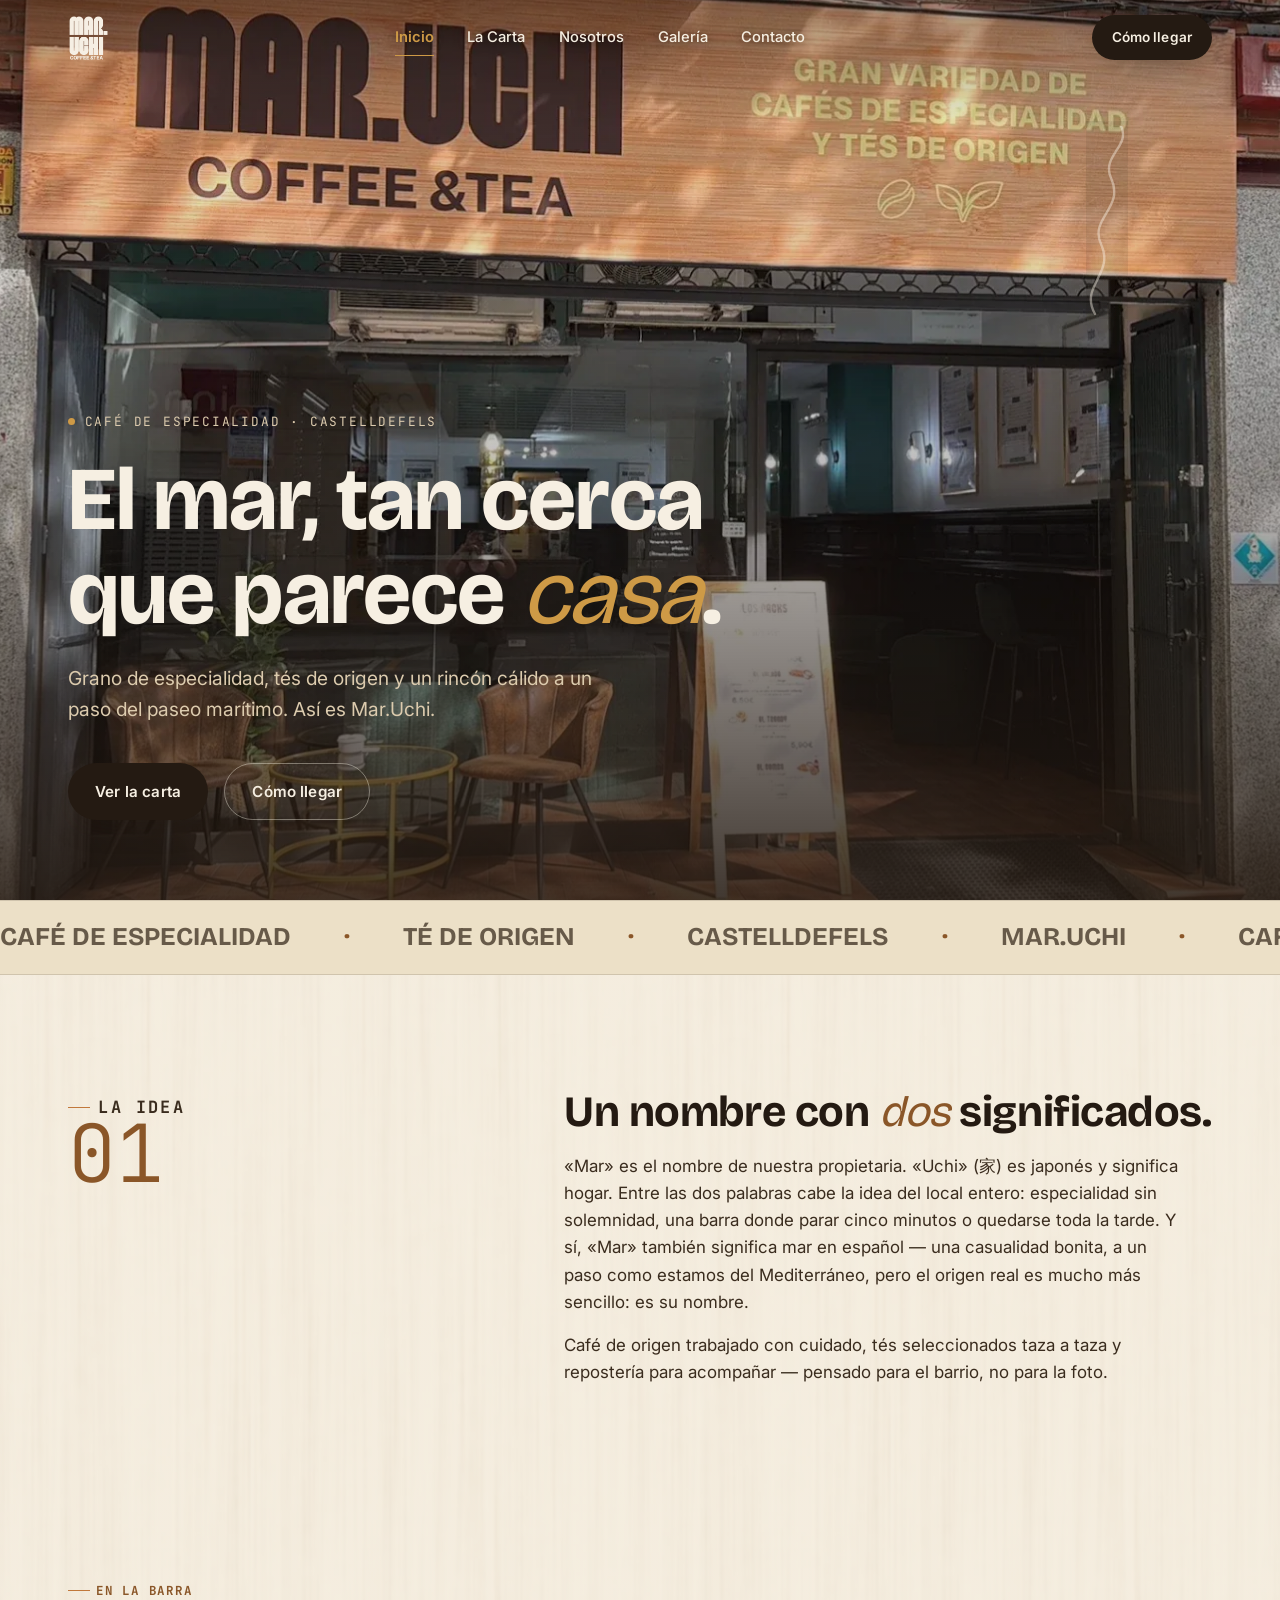
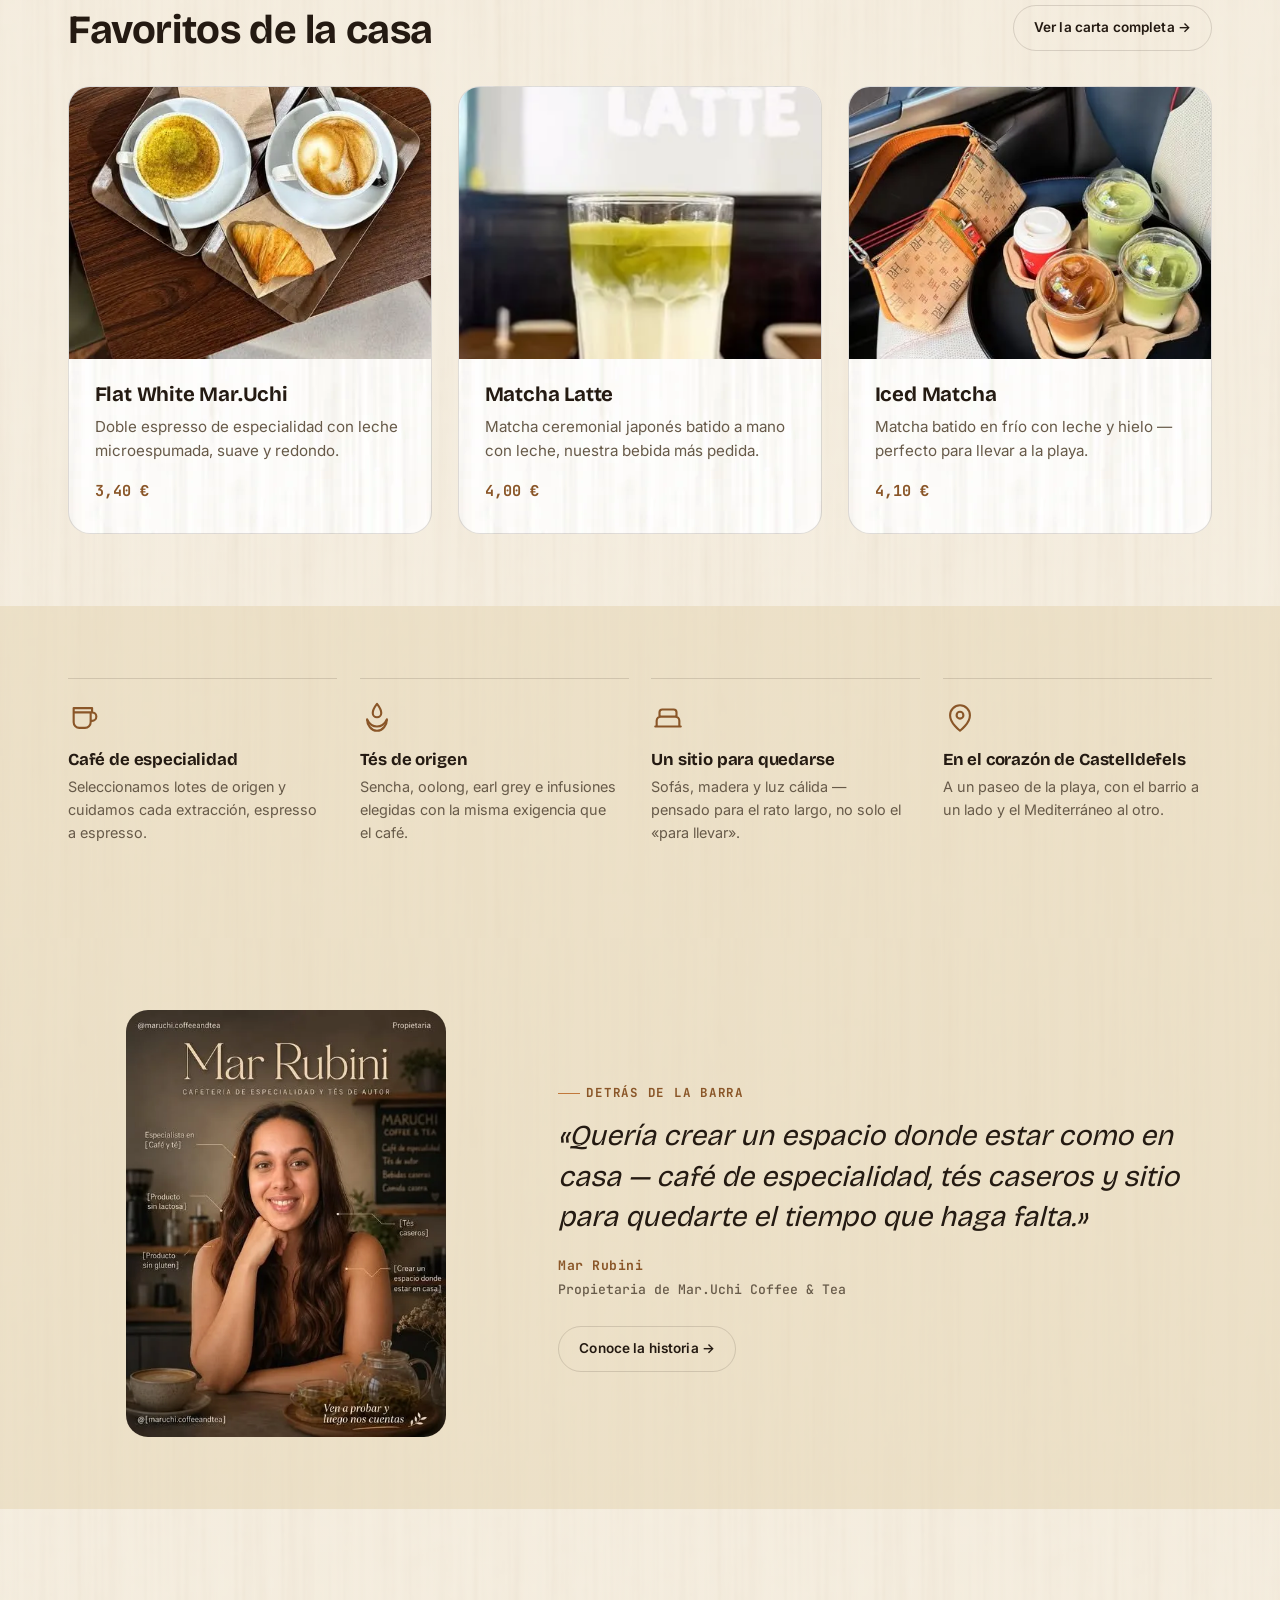
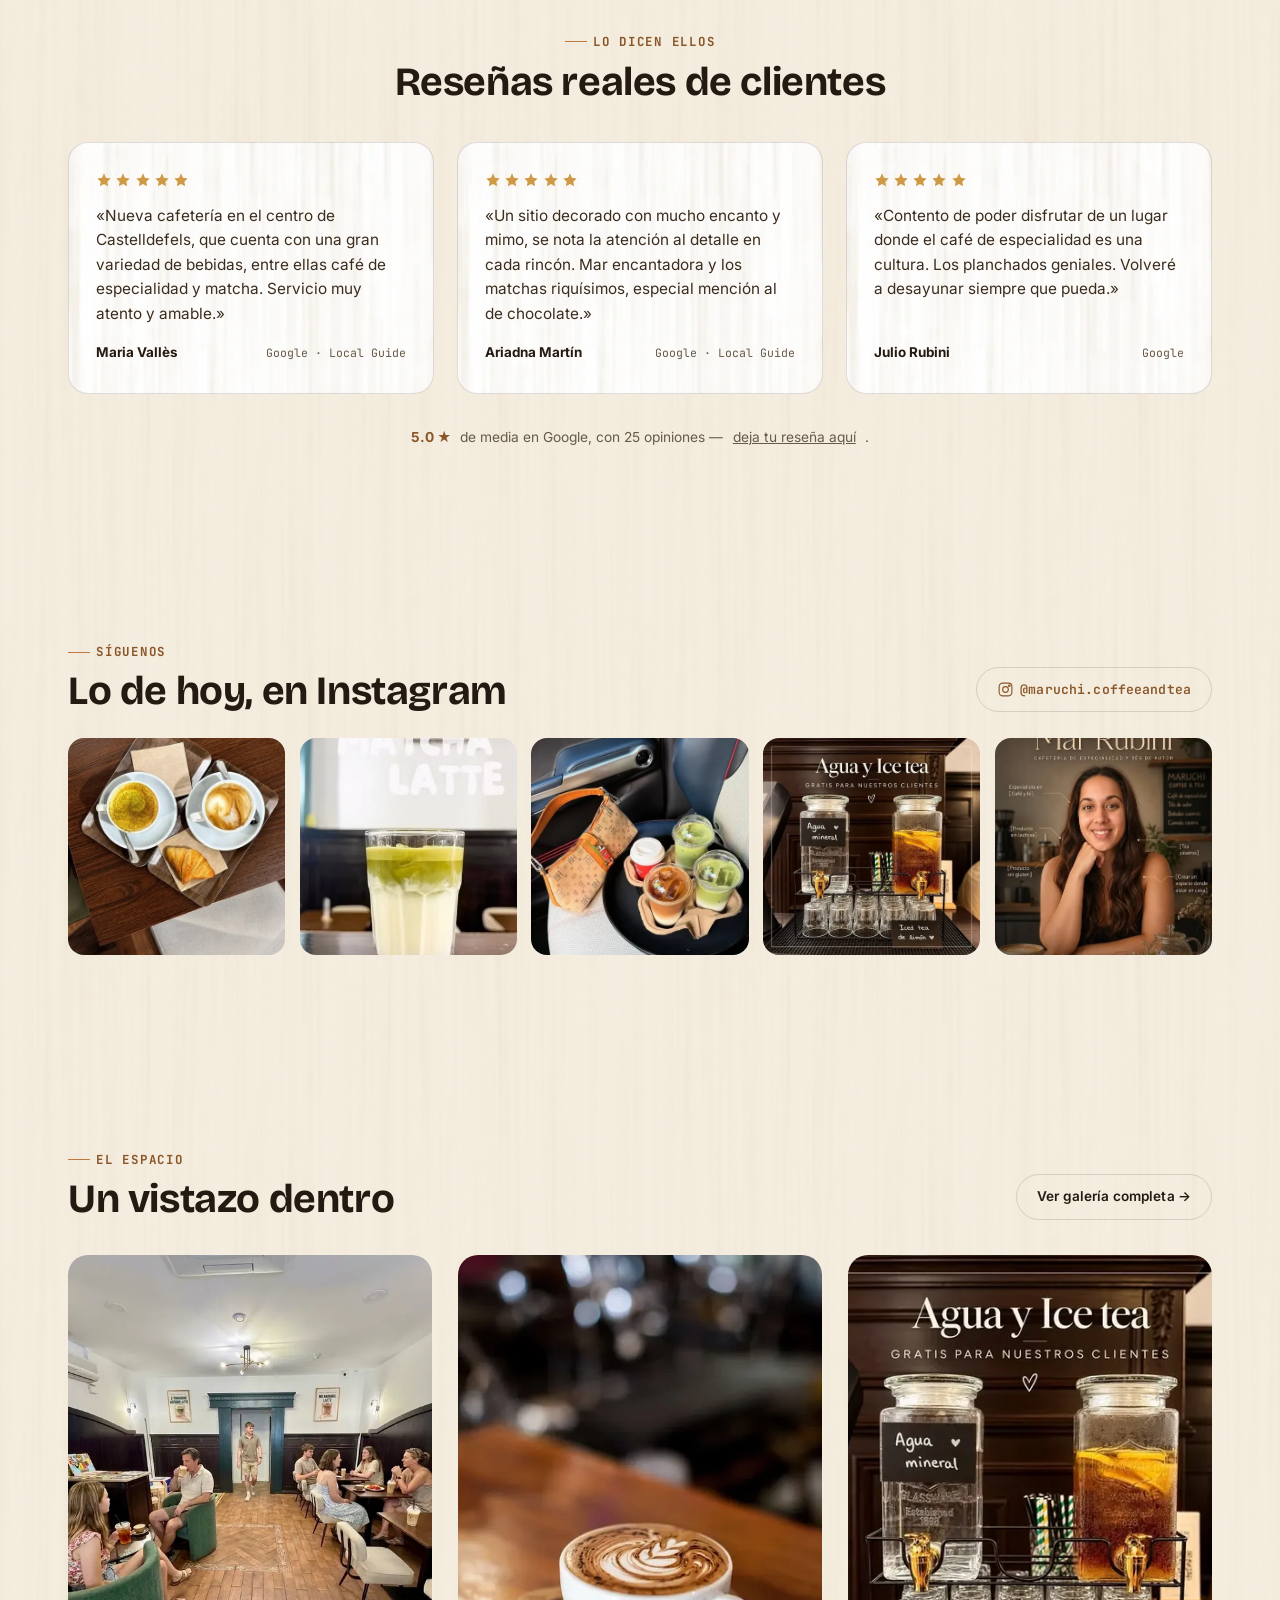
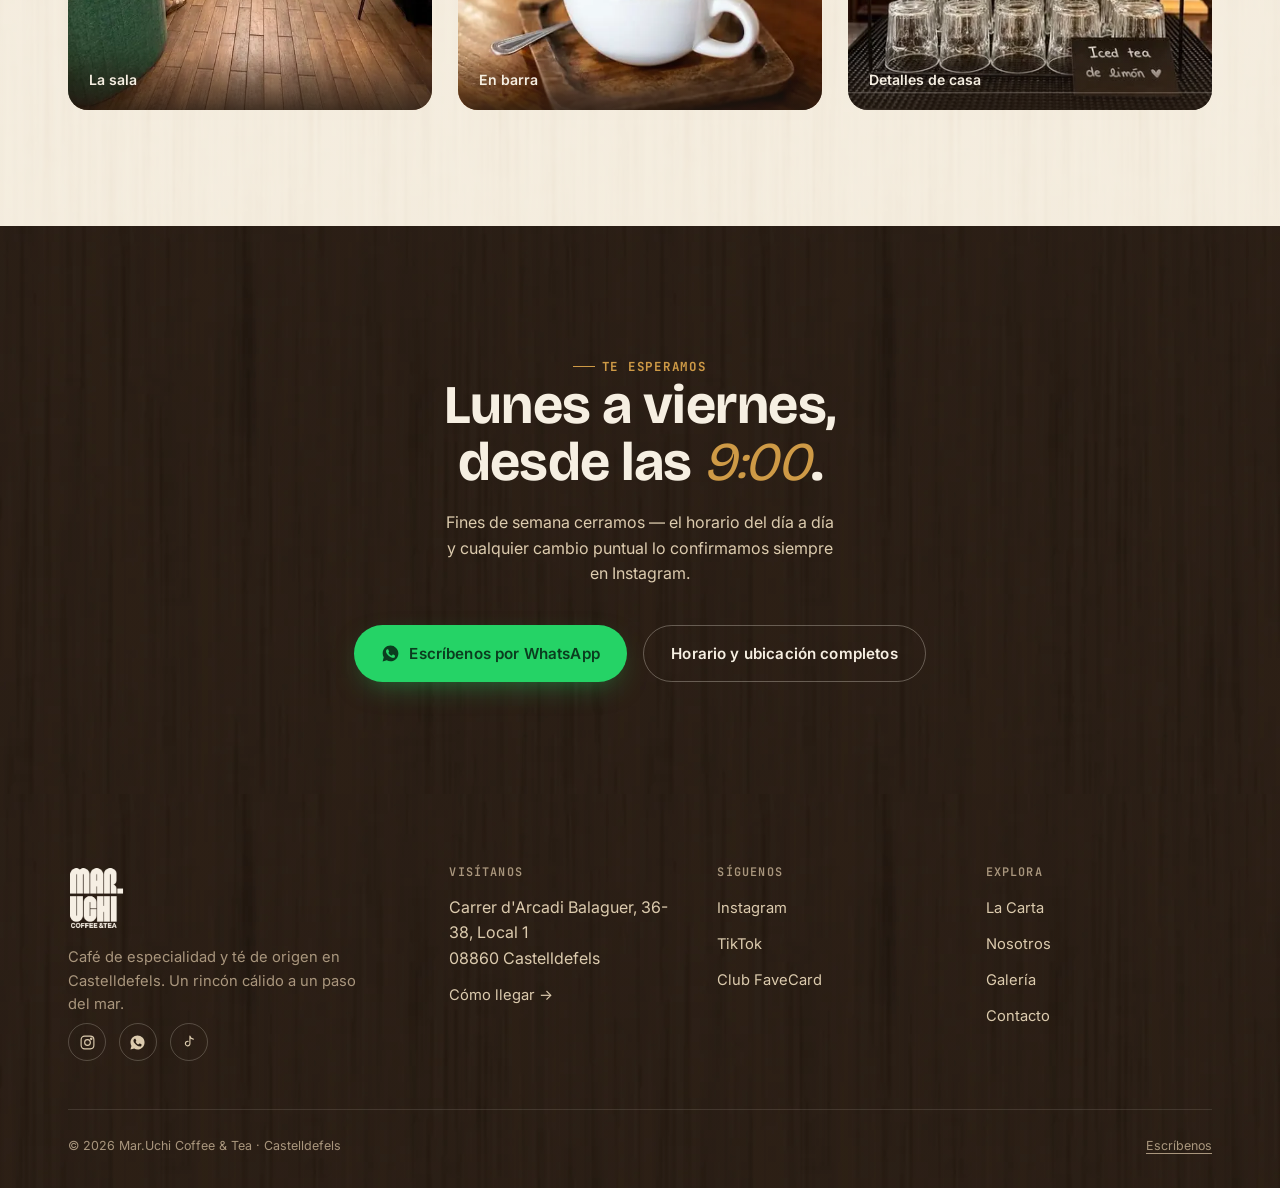
==== commit d37490a5: "Add files via upload" ====
--- a/index.html
+++ b/index.html
@@ -27,9 +27,8 @@
 <header class="masthead masthead-on-photo" data-masthead>
   <div class="container masthead-row">
     <a class="brand-mark" href="index.html" aria-label="Mar.Uchi Coffee & Tea — Inicio">
-      <span>MAR<span class="dot">.</span></span>
-      <span>UCHI</span>
-      <small>Coffee &amp; Tea</small>
+      <img class="logo-mark logo-dark" src="assets/img/logo-dark.webp" alt="Mar.Uchi Coffee & Tea" width="640" height="724">
+      <img class="logo-mark logo-cream" src="assets/img/logo-cream.webp" alt="Mar.Uchi Coffee & Tea" width="640" height="724">
     </a>
     <nav class="nav-links" aria-label="Navegación principal">
       <a href="index.html" aria-current="page">Inicio</a>
@@ -320,10 +319,9 @@
   <div class="container">
     <div class="footer-grid">
       <div class="footer-brand">
-        <a class="brand-mark" href="index.html">
-          <span>MAR<span class="dot">.</span></span>
-          <span>UCHI</span>
-          <small>Coffee &amp; Tea</small>
+        <a class="brand-mark" href="index.html" aria-label="Mar.Uchi Coffee & Tea — Inicio">
+          <img class="logo-mark logo-dark" src="assets/img/logo-dark.webp" alt="Mar.Uchi Coffee & Tea" width="640" height="724">
+          <img class="logo-mark logo-cream" src="assets/img/logo-cream.webp" alt="Mar.Uchi Coffee & Tea" width="640" height="724">
         </a>
         <p>Café de especialidad y té de origen en Castelldefels. Un rincón cálido a un paso del mar.</p>
         <div class="footer-social">
--- a/styles.css
+++ b/styles.css
@@ -230,13 +230,7 @@
   gap: 1.5rem;
 }
 .brand-mark {
-  display: flex; flex-direction: column; line-height: 1;
-  gap: .18em;
-  font-family: var(--font-display);
-  font-weight: 800;
-  font-size: 1.32rem;
-  letter-spacing: -.01em;
-  color: var(--ink);
+  display: flex; align-items: center; line-height: 1;
 }
 .brand-mark span { display: block; }
 .brand-mark .dot { color: var(--accent); display: inline; }
@@ -248,6 +242,15 @@
   color: var(--ink-mute);
   text-transform: uppercase;
 }
+.brand-mark .logo-mark {
+  height: 46px;
+  width: auto;
+  display: block;
+  transition: opacity .3s var(--ease-out);
+}
+.brand-mark .logo-cream { display: none; }
+.masthead-on-photo:not(.is-scrolled) .brand-mark .logo-dark { display: none; }
+.masthead-on-photo:not(.is-scrolled) .brand-mark .logo-cream { display: block; }
 
 .nav-links {
   display: none;
@@ -661,6 +664,9 @@
 @media (min-width: 720px) { .footer-grid { grid-template-columns: 1.2fr .8fr .8fr .8fr; } }
 .footer-brand .brand-mark { color: var(--cream); }
 .footer-brand .brand-mark small { color: var(--cream-mute); }
+.footer-brand .brand-mark .logo-mark { height: 64px; }
+.footer-brand .brand-mark .logo-dark { display: none; }
+.footer-brand .brand-mark .logo-cream { display: block; }
 .footer-brand p { margin-top: 1rem; max-width: 34ch; font-size: .92rem; color: var(--cream-mute); }
 .footer-col h4 {
   font-family: var(--font-mono); font-size: .74rem; letter-spacing: .1em; text-transform: uppercase;
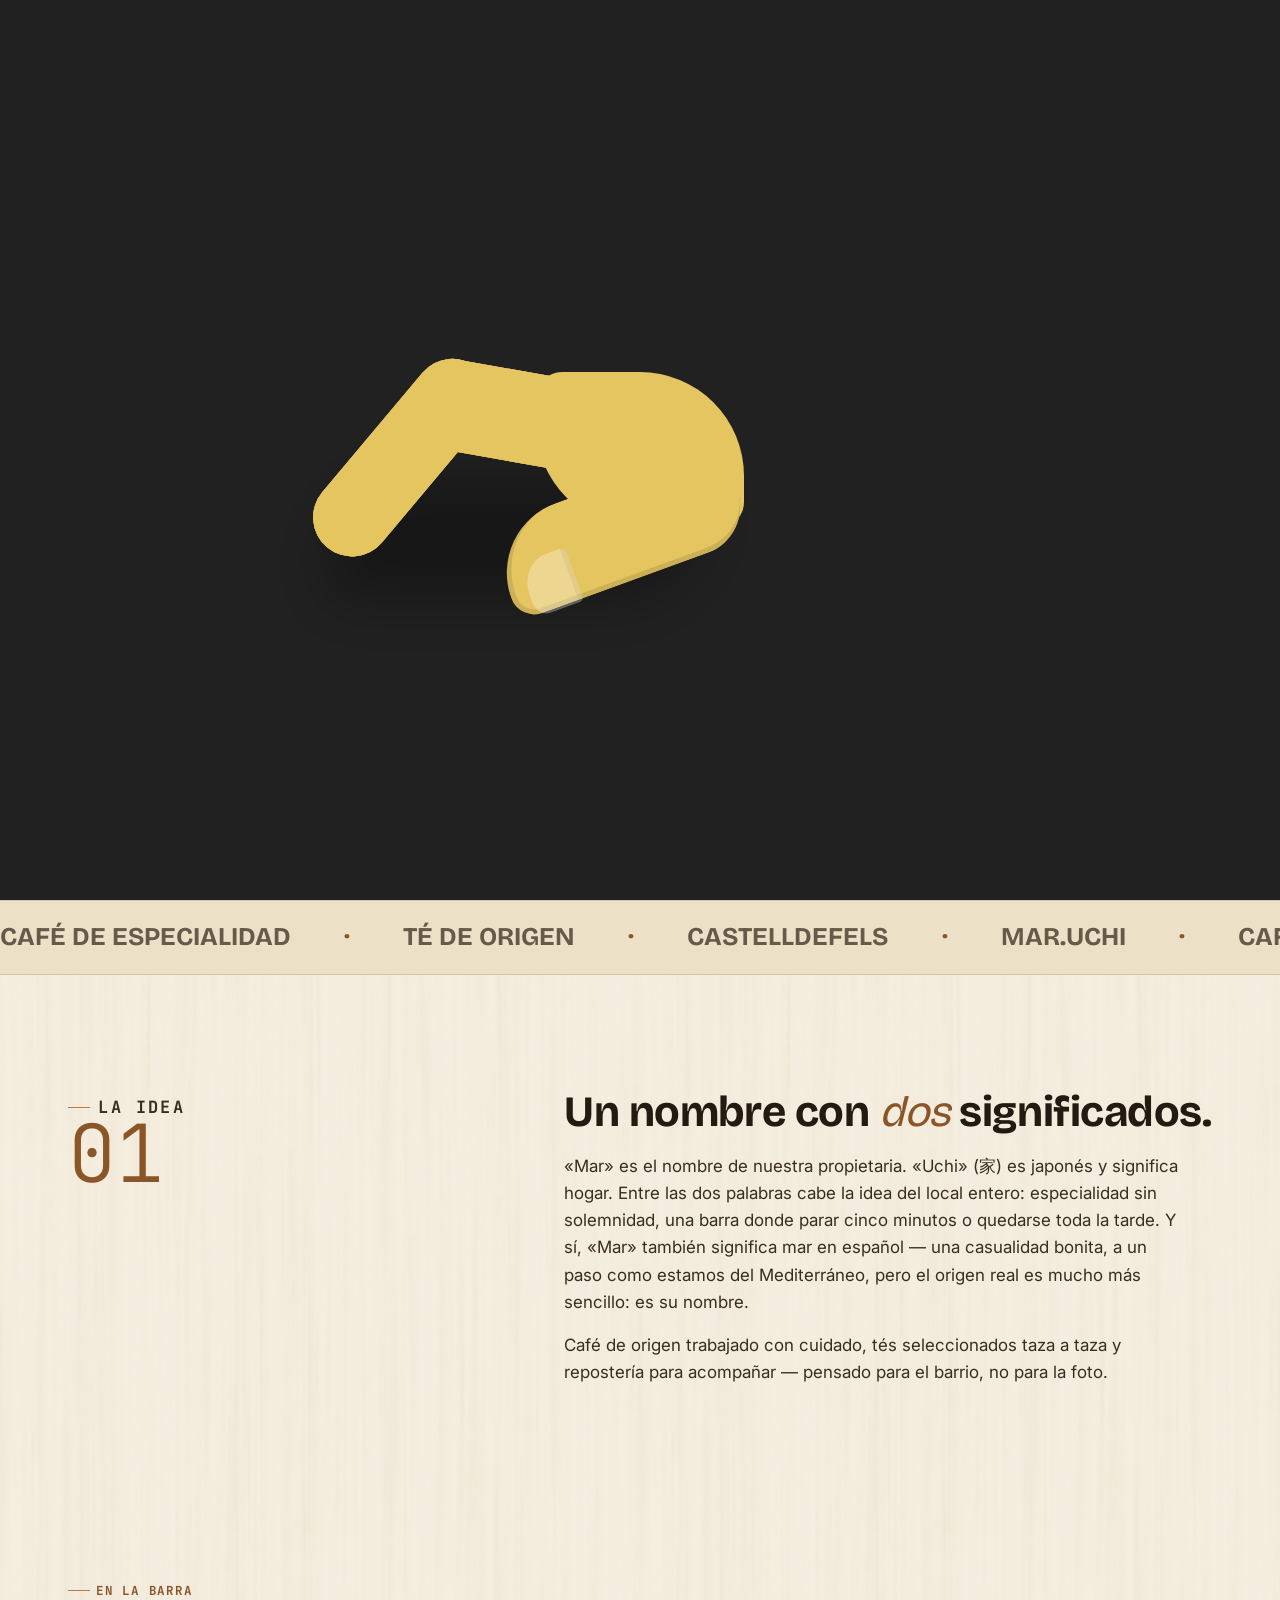
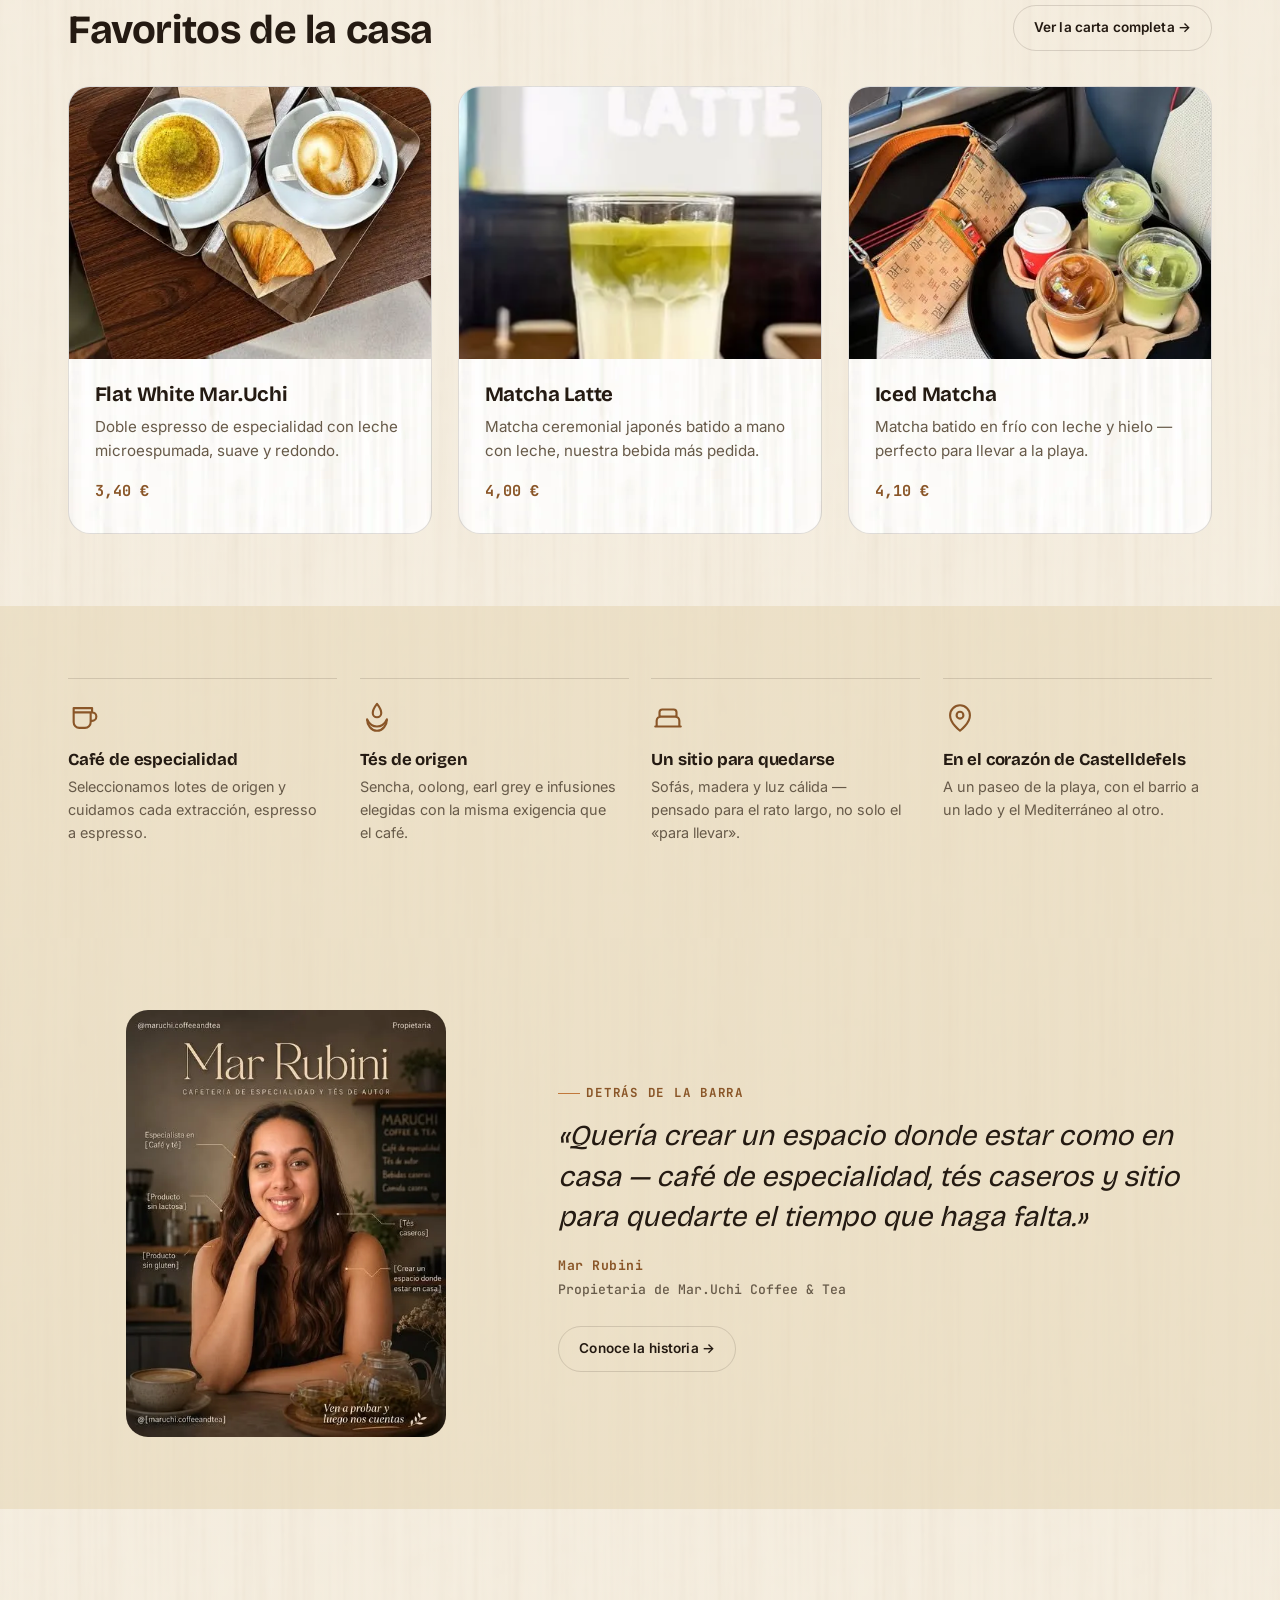
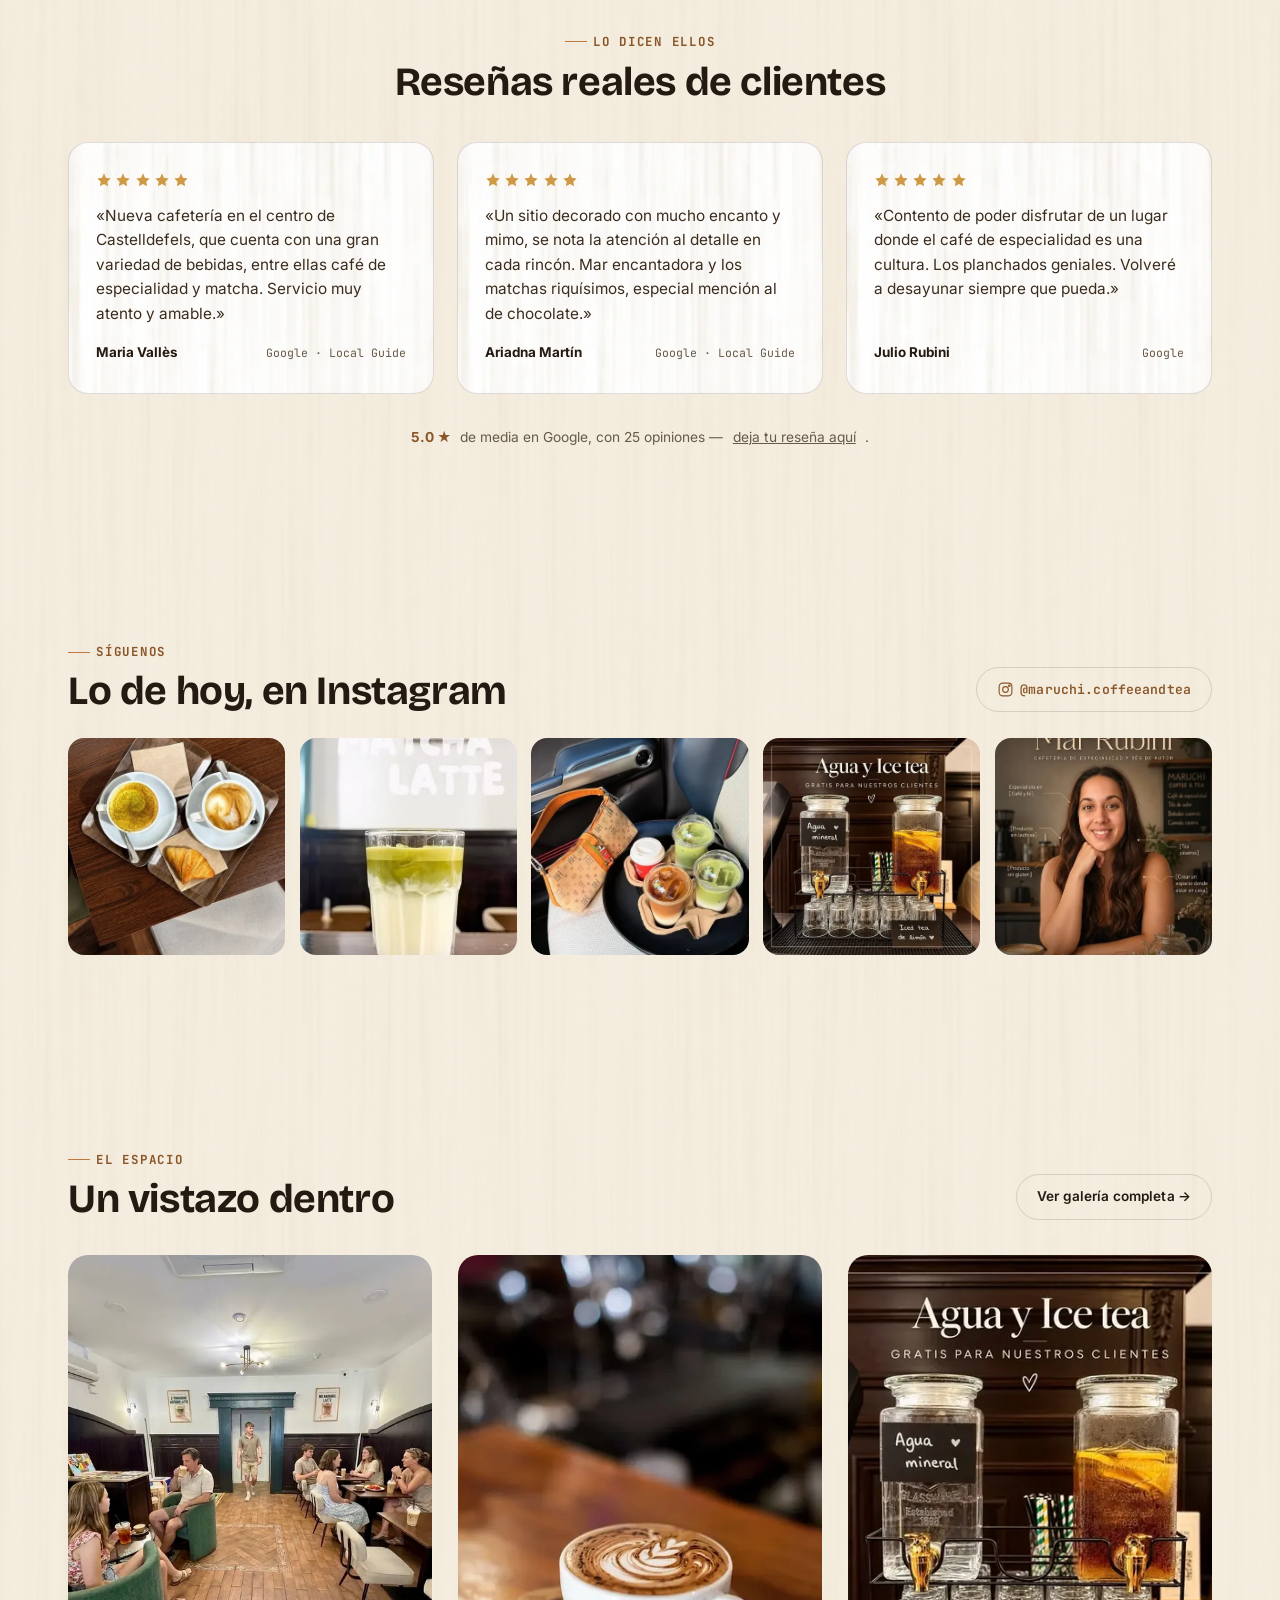
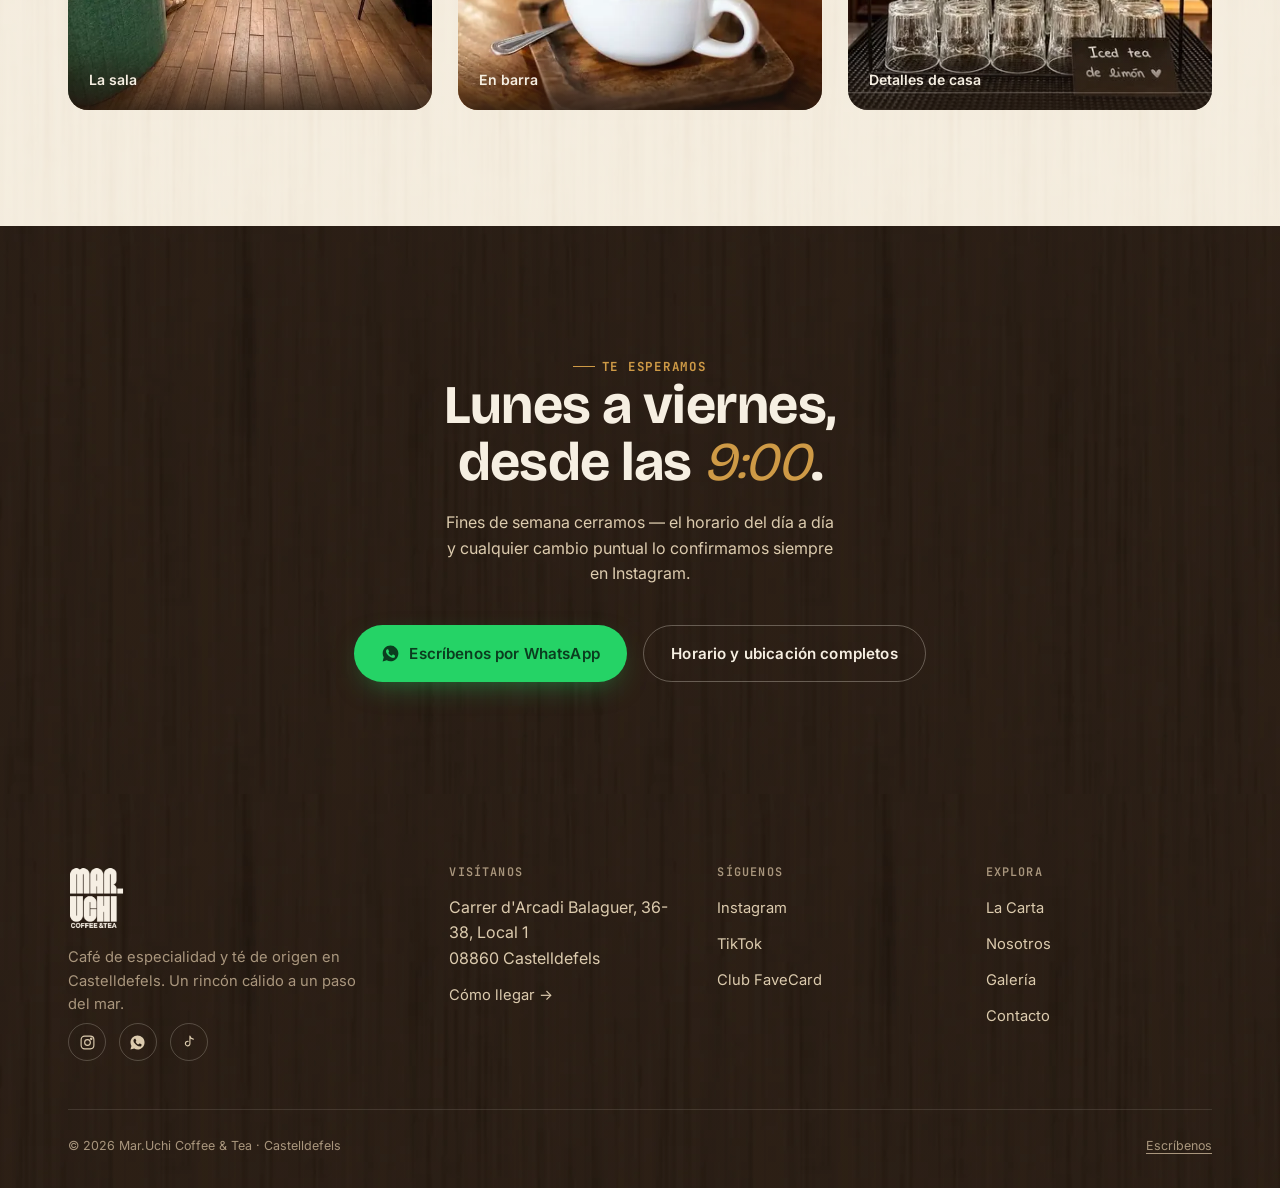
==== commit a7eac88c: "Add files via upload" ====
--- a/index.html
+++ b/index.html
@@ -22,6 +22,53 @@
 <link rel="stylesheet" href="styles.css?v=20260911">
 </head>
 <body>
+<div id="page-loader" class="page-loader" aria-hidden="true">
+  <div class="🤚">
+    <div class="👉"></div>
+    <div class="👉"></div>
+    <div class="👉"></div>
+    <div class="👉"></div>
+    <div class="🌴"></div>
+    <div class="👍"></div>
+  </div>
+</div>
+<script>
+(function () {
+  var loader = document.getElementById('page-loader');
+  if (!loader) return;
+  var root = document.documentElement;
+
+  /* Marca cualquier clic en un enlace a OTRA página del propio sitio,
+     para que esa página sepa que no debe mostrar la pantalla de carga
+     (solo debe verse al abrir la web o al recargar). */
+  document.addEventListener('click', function (e) {
+    var a = e.target.closest('a');
+    if (!a || !a.href) return;
+    var url;
+    try { url = new URL(a.href, location.href); } catch (err) { return; }
+    if (url.origin !== location.origin) return;
+    if (a.target && a.target !== '' && a.target !== '_self') return;
+    if (a.hasAttribute('download')) return;
+    if (url.pathname === location.pathname && url.search === location.search) return;
+    try { sessionStorage.setItem('marUchiNav', '1'); } catch (err) {}
+  }, true);
+
+  var cameFromNav = false;
+  try { cameFromNav = sessionStorage.getItem('marUchiNav') === '1'; } catch (err) {}
+
+  if (cameFromNav) {
+    try { sessionStorage.removeItem('marUchiNav'); } catch (err) {}
+    loader.style.display = 'none';
+  } else {
+    root.classList.add('has-loader');
+    window.setTimeout(function () {
+      loader.classList.add('is-hidden');
+      root.classList.remove('has-loader');
+      window.setTimeout(function () { loader.style.display = 'none'; }, 550);
+    }, 3000);
+  }
+})();
+</script>
 <a class="skip-link" href="#contenido">Saltar al contenido</a>
 
 <header class="masthead masthead-on-photo" data-masthead>
--- a/styles.css
+++ b/styles.css
@@ -197,6 +197,23 @@
   transition: background-color .4s var(--ease-out), box-shadow .4s var(--ease-out), border-color .4s var(--ease-out);
   border-bottom: 1px solid transparent;
 }
+/* Velo oscuro detrás de la cabecera cuando va sobre la foto: sin esto,
+   el texto claro pierde contraste en zonas luminosas de la imagen
+   (p. ej. el cartel de madera). Se difumina hacia abajo para que no
+   se note como una barra sólida. */
+.masthead-on-photo:not(.is-scrolled)::before {
+  content: "";
+  position: absolute;
+  inset: 0 0 auto 0;
+  height: 190px;
+  background: linear-gradient(to bottom,
+    rgba(18,12,7,.72) 0%,
+    rgba(18,12,7,.5) 35%,
+    rgba(18,12,7,.22) 65%,
+    rgba(18,12,7,0) 100%);
+  pointer-events: none;
+  z-index: -1;
+}
 /* Cabecera sobre una foto (solo portada): texto claro + sombra para
    garantizar contraste sobre cualquier zona de la imagen, clara u oscura. */
 .masthead-on-photo:not(.is-scrolled) .brand-mark,
@@ -1112,6 +1129,169 @@
 .reveal[data-split] { opacity: 1; transform: none; }
 
 /* =============================================================
+   15b. Pantalla de carga inicial
+   Animación "mano tecleando los dedos" de Pradeepsaranbishnoi
+   (uiverse.io) — el marcado y las reglas de .🤚 .👉 .🌴 .👍 y sus
+   @keyframes se dejan tal cual las publicó el autor; solo se añade
+   el overlay a pantalla completa que la contiene y la escala.
+   Se muestra al abrir la web o al recargar, nunca al navegar entre
+   páginas (lo decide el script justo después del overlay, en cada
+   HTML).
+   ============================================================= */
+.page-loader {
+  position: fixed;
+  inset: 0;
+  z-index: 9999;
+  display: flex;
+  align-items: center;
+  justify-content: center;
+  background: #212121;
+  transition: opacity .5s ease, visibility .5s ease;
+}
+.page-loader.is-hidden {
+  opacity: 0;
+  visibility: hidden;
+  pointer-events: none;
+}
+.page-loader .🤚 { transform: scale(1.6); margin-left: 0; }
+@media (min-width: 560px) { .page-loader .🤚 { transform: scale(2.2); } }
+@media (min-width: 900px) { .page-loader .🤚 { transform: scale(2.6); } }
+html.has-loader,
+html.has-loader body { overflow: hidden; }
+
+.🤚 {
+  --skin-color: #E4C560;
+  --tap-speed: 0.6s;
+  --tap-stagger: 0.1s;
+  position: relative;
+  width: 80px;
+  height: 60px;
+  margin-left: 80px;
+}
+
+.🤚:before {
+  content: '';
+  display: block;
+  width: 180%;
+  height: 75%;
+  position: absolute;
+  top: 70%;
+  right: 20%;
+  background-color: black;
+  border-radius: 40px 10px;
+  filter: blur(10px);
+  opacity: 0.3;
+}
+
+.🌴 {
+  display: block;
+  width: 100%;
+  height: 100%;
+  position: absolute;
+  top: 0;
+  left: 0;
+  background-color: var(--skin-color);
+  border-radius: 10px 40px;
+}
+
+.👍 {
+  position: absolute;
+  width: 120%;
+  height: 38px;
+  background-color: var(--skin-color);
+  bottom: -18%;
+  right: 1%;
+  transform-origin: calc(100% - 20px) 20px;
+  transform: rotate(-20deg);
+  border-radius: 30px 20px 20px 10px;
+  border-bottom: 2px solid rgba(0, 0, 0, 0.1);
+  border-left: 2px solid rgba(0, 0, 0, 0.1);
+}
+
+.👍:after {
+  width: 20%;
+  height: 60%;
+  content: '';
+  background-color: rgba(255, 255, 255, 0.3);
+  position: absolute;
+  bottom: -8%;
+  left: 5px;
+  border-radius: 60% 10% 10% 30%;
+  border-right: 2px solid rgba(0, 0, 0, 0.05);
+}
+
+.👉 {
+  position: absolute;
+  width: 80%;
+  height: 35px;
+  background-color: var(--skin-color);
+  bottom: 32%;
+  right: 64%;
+  transform-origin: 100% 20px;
+  animation-duration: calc(var(--tap-speed) * 2);
+  animation-timing-function: ease-in-out;
+  animation-iteration-count: infinite;
+  transform: rotate(10deg);
+}
+
+.👉:before {
+  content: '';
+  position: absolute;
+  width: 140%;
+  height: 30px;
+  background-color: var(--skin-color);
+  bottom: 8%;
+  right: 65%;
+  transform-origin: calc(100% - 20px) 20px;
+  transform: rotate(-60deg);
+  border-radius: 20px;
+}
+
+.👉:nth-child(1) {
+  animation-delay: 0;
+  filter: brightness(70%);
+  animation-name: tap-upper-1;
+}
+
+.👉:nth-child(2) {
+  animation-delay: var(--tap-stagger);
+  filter: brightness(80%);
+  animation-name: tap-upper-2;
+}
+
+.👉:nth-child(3) {
+  animation-delay: calc(var(--tap-stagger) * 2);
+  filter: brightness(90%);
+  animation-name: tap-upper-3;
+}
+
+.👉:nth-child(4) {
+  animation-delay: calc(var(--tap-stagger) * 3);
+  filter: brightness(100%);
+  animation-name: tap-upper-4;
+}
+
+@keyframes tap-upper-1 {
+  0%, 50%, 100% { transform: rotate(10deg) scale(0.4); }
+  40% { transform: rotate(50deg) scale(0.4); }
+}
+
+@keyframes tap-upper-2 {
+  0%, 50%, 100% { transform: rotate(10deg) scale(0.6); }
+  40% { transform: rotate(50deg) scale(0.6); }
+}
+
+@keyframes tap-upper-3 {
+  0%, 50%, 100% { transform: rotate(10deg) scale(0.8); }
+  40% { transform: rotate(50deg) scale(0.8); }
+}
+
+@keyframes tap-upper-4 {
+  0%, 50%, 100% { transform: rotate(10deg) scale(1); }
+  40% { transform: rotate(50deg) scale(1); }
+}
+
+/* =============================================================
    16. Responsive helpers
    ============================================================= */
 @media (max-width: 719px) {
@@ -1125,4 +1305,5 @@
   .hero-aroma { animation: none !important; }
   .hero-aroma path { animation: none !important; stroke-dashoffset: 0; opacity: .4; }
   .hero-home-bg img { transform: none; }
-}
+  .👉 { animation: none !important; transform: rotate(10deg) scale(0.7); }
+}
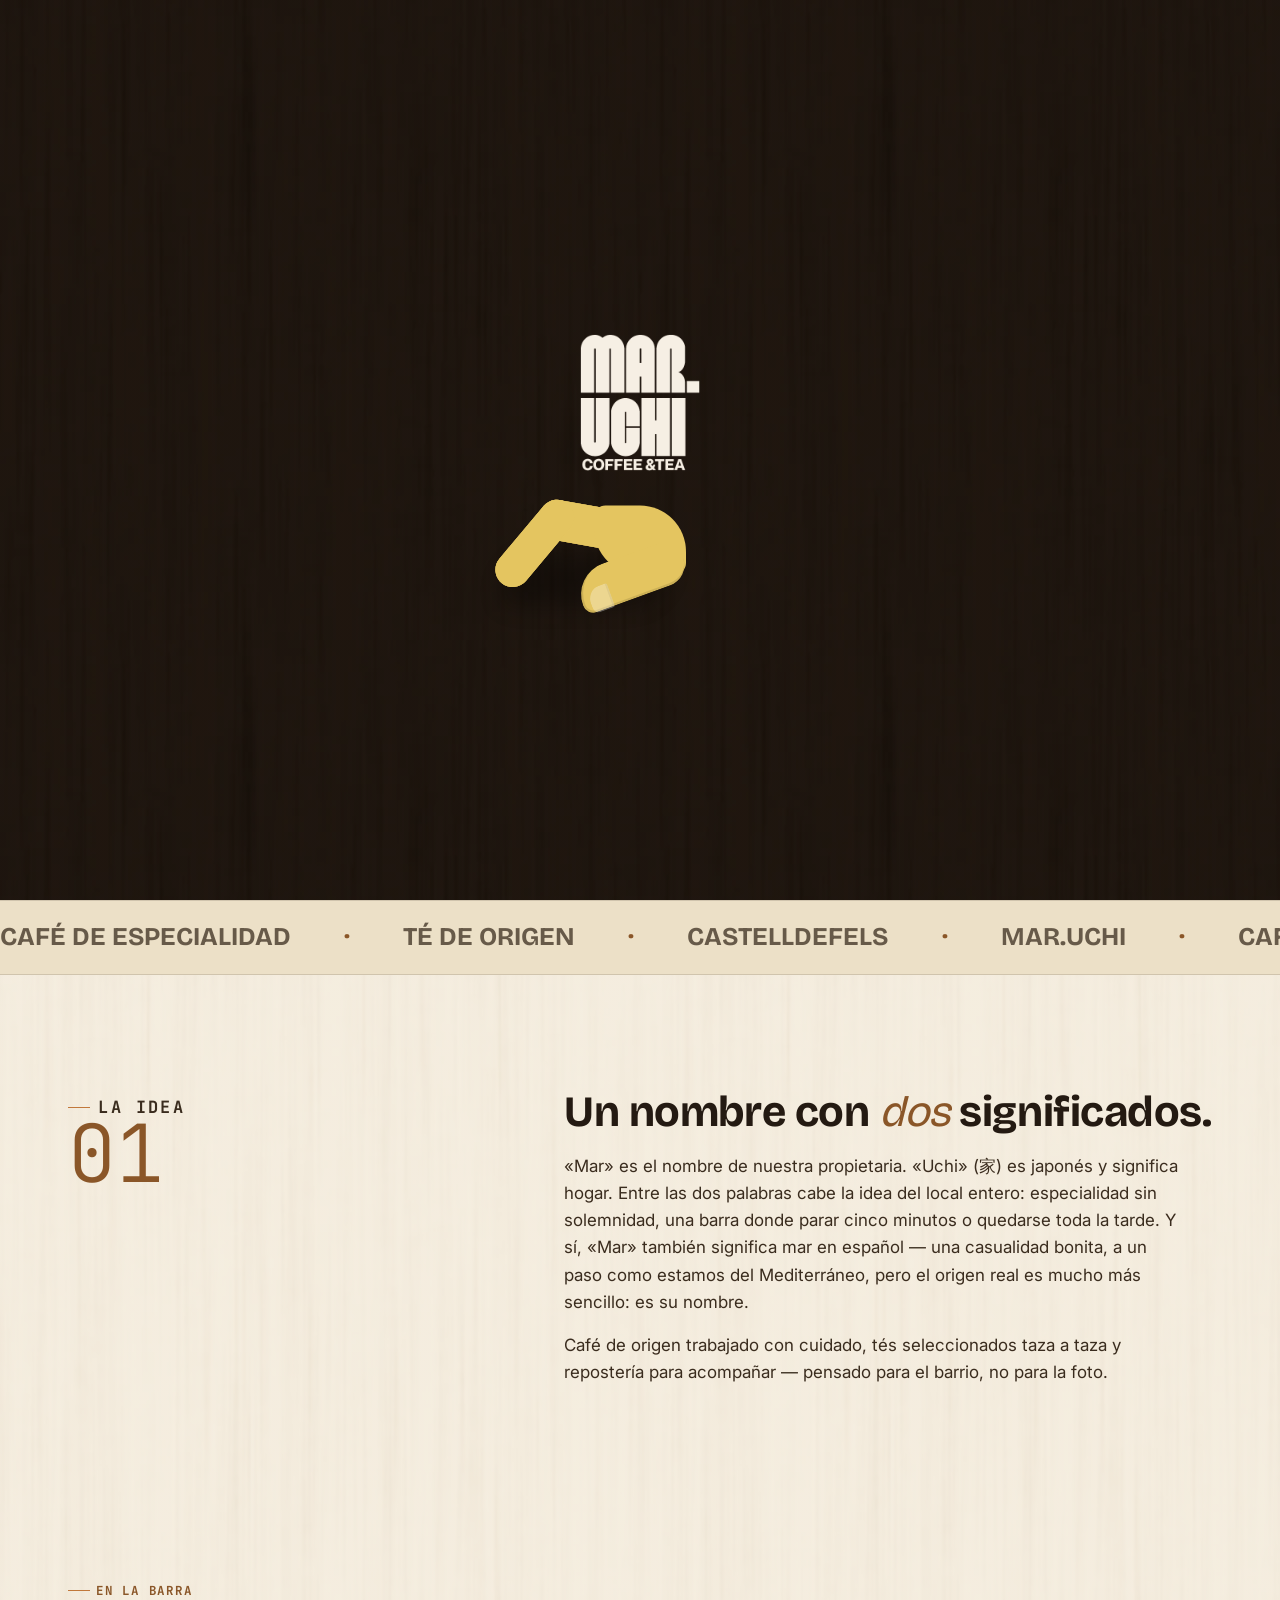
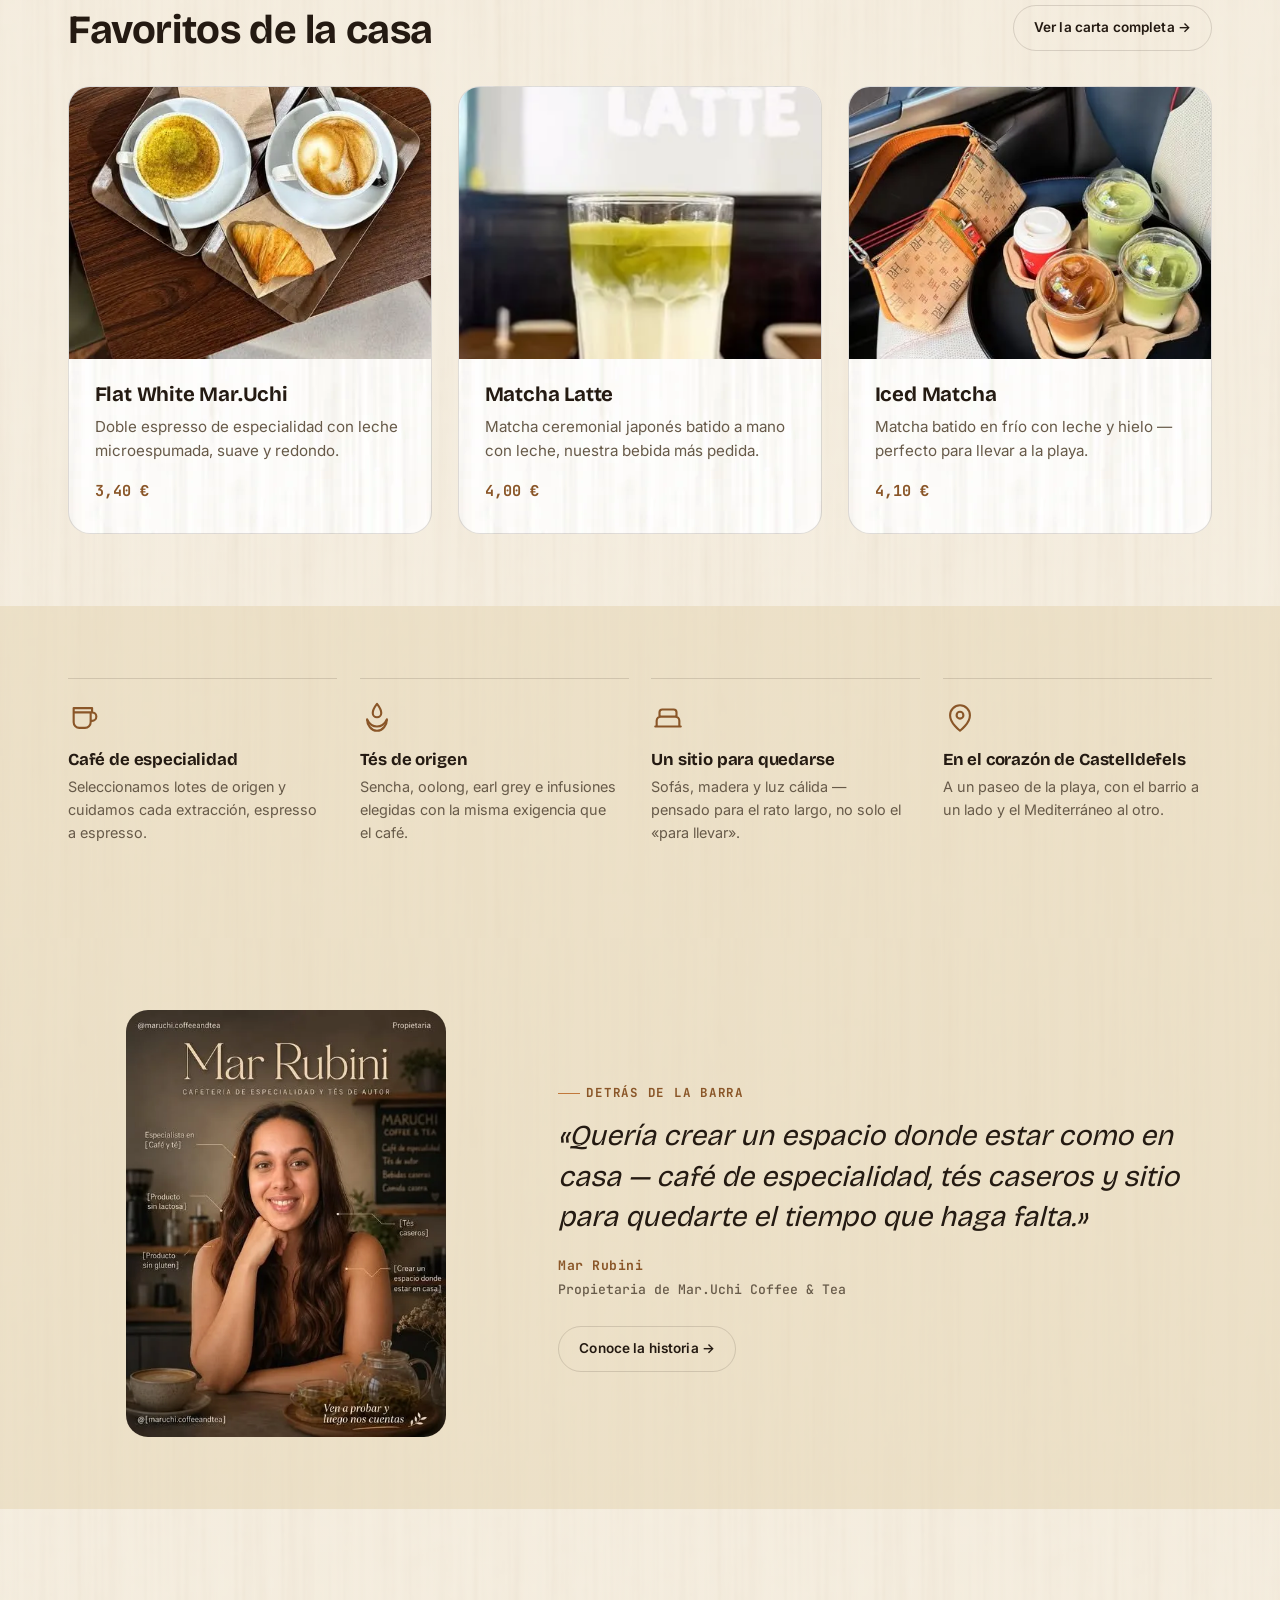
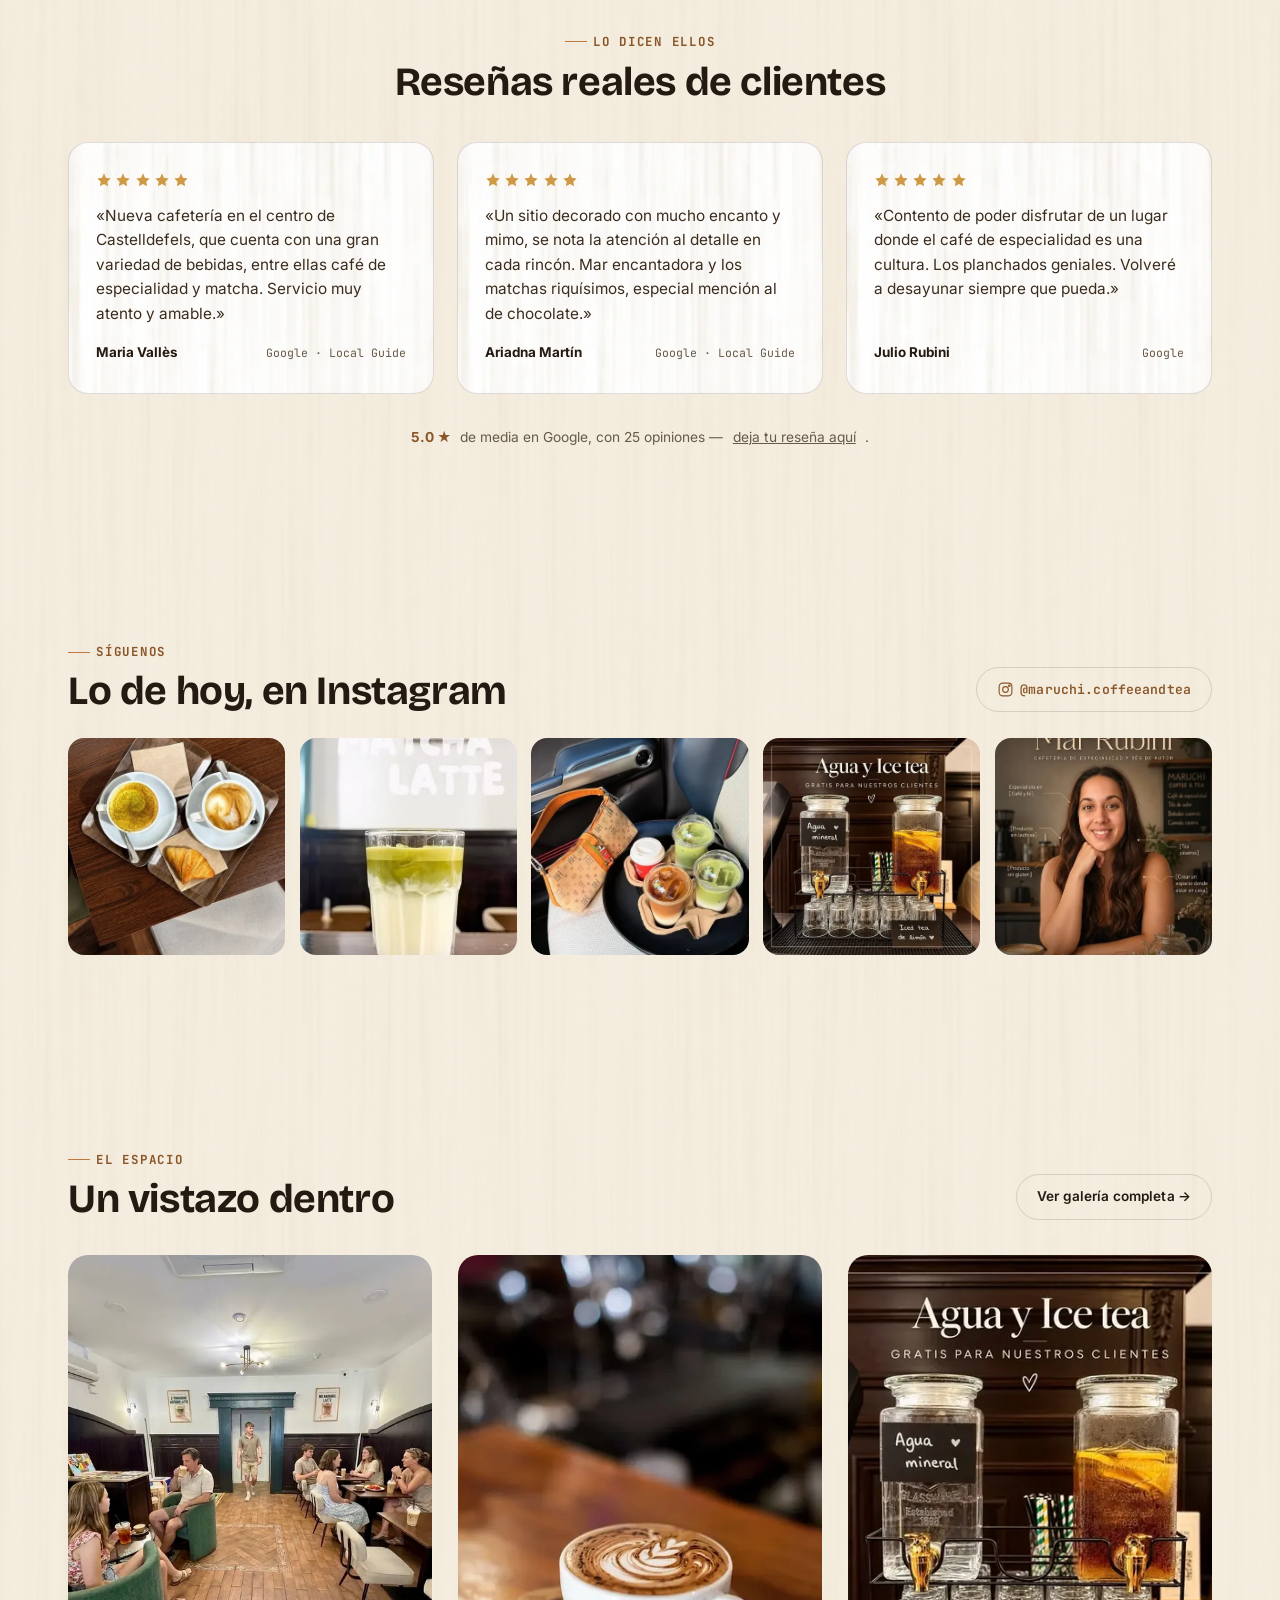
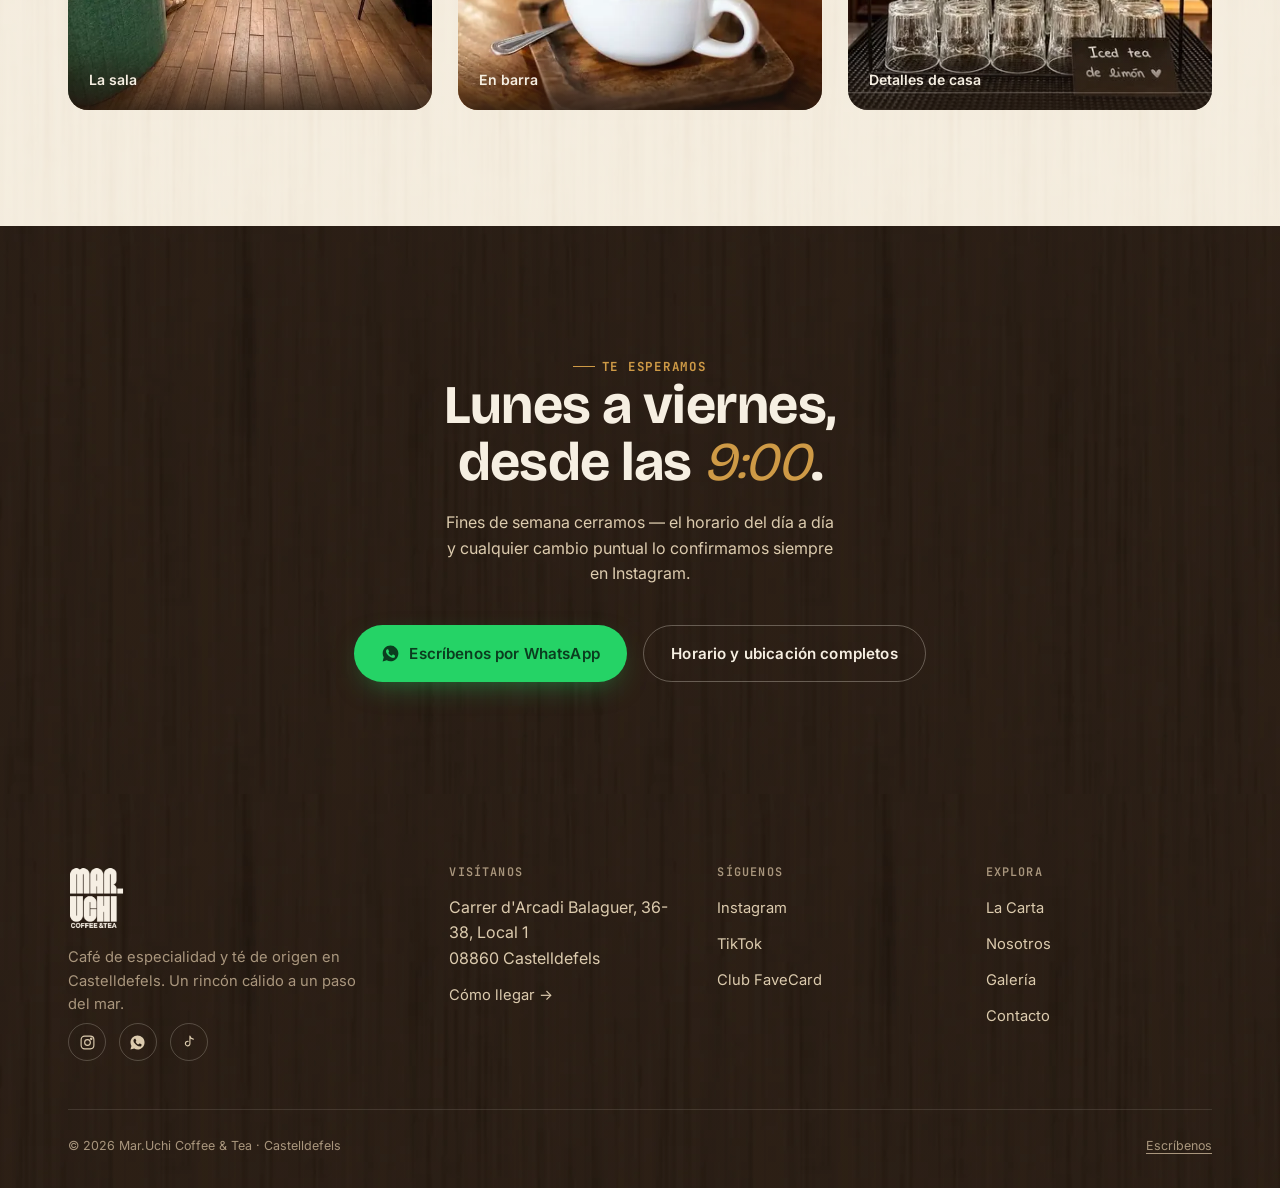
==== commit f6caeb62: "Add files via upload" ====
--- a/index.html
+++ b/index.html
@@ -23,13 +23,16 @@
 </head>
 <body>
 <div id="page-loader" class="page-loader" aria-hidden="true">
-  <div class="🤚">
-    <div class="👉"></div>
-    <div class="👉"></div>
-    <div class="👉"></div>
-    <div class="👉"></div>
-    <div class="🌴"></div>
-    <div class="👍"></div>
+  <div class="loader-inner">
+    <img class="loader-logo" src="assets/img/logo-cream.webp" alt="" width="640" height="724">
+    <div class="🤚">
+      <div class="👉"></div>
+      <div class="👉"></div>
+      <div class="👉"></div>
+      <div class="👉"></div>
+      <div class="🌴"></div>
+      <div class="👍"></div>
+    </div>
   </div>
 </div>
 <script>
--- a/styles.css
+++ b/styles.css
@@ -1145,7 +1145,12 @@
   display: flex;
   align-items: center;
   justify-content: center;
-  background: #212121;
+  background-color: var(--bg-dark);
+  background-image:
+    linear-gradient(rgba(20,14,9,.62), rgba(20,14,9,.62)),
+    url("assets/img/wood-walnut-tile.webp");
+  background-repeat: repeat;
+  background-size: 640px 640px;
   transition: opacity .5s ease, visibility .5s ease;
 }
 .page-loader.is-hidden {
@@ -1153,9 +1158,20 @@
   visibility: hidden;
   pointer-events: none;
 }
-.page-loader .🤚 { transform: scale(1.6); margin-left: 0; }
-@media (min-width: 560px) { .page-loader .🤚 { transform: scale(2.2); } }
-@media (min-width: 900px) { .page-loader .🤚 { transform: scale(2.6); } }
+.loader-inner {
+  display: flex;
+  flex-direction: column;
+  align-items: center;
+  gap: clamp(1.4rem, 4vw, 2.2rem);
+}
+.loader-logo {
+  width: clamp(84px, 16vw, 128px);
+  height: auto;
+  display: block;
+}
+.page-loader .🤚 { transform: scale(.85); margin-left: 0; }
+@media (min-width: 560px) { .page-loader .🤚 { transform: scale(1); } }
+@media (min-width: 900px) { .page-loader .🤚 { transform: scale(1.15); } }
 html.has-loader,
 html.has-loader body { overflow: hidden; }
 
